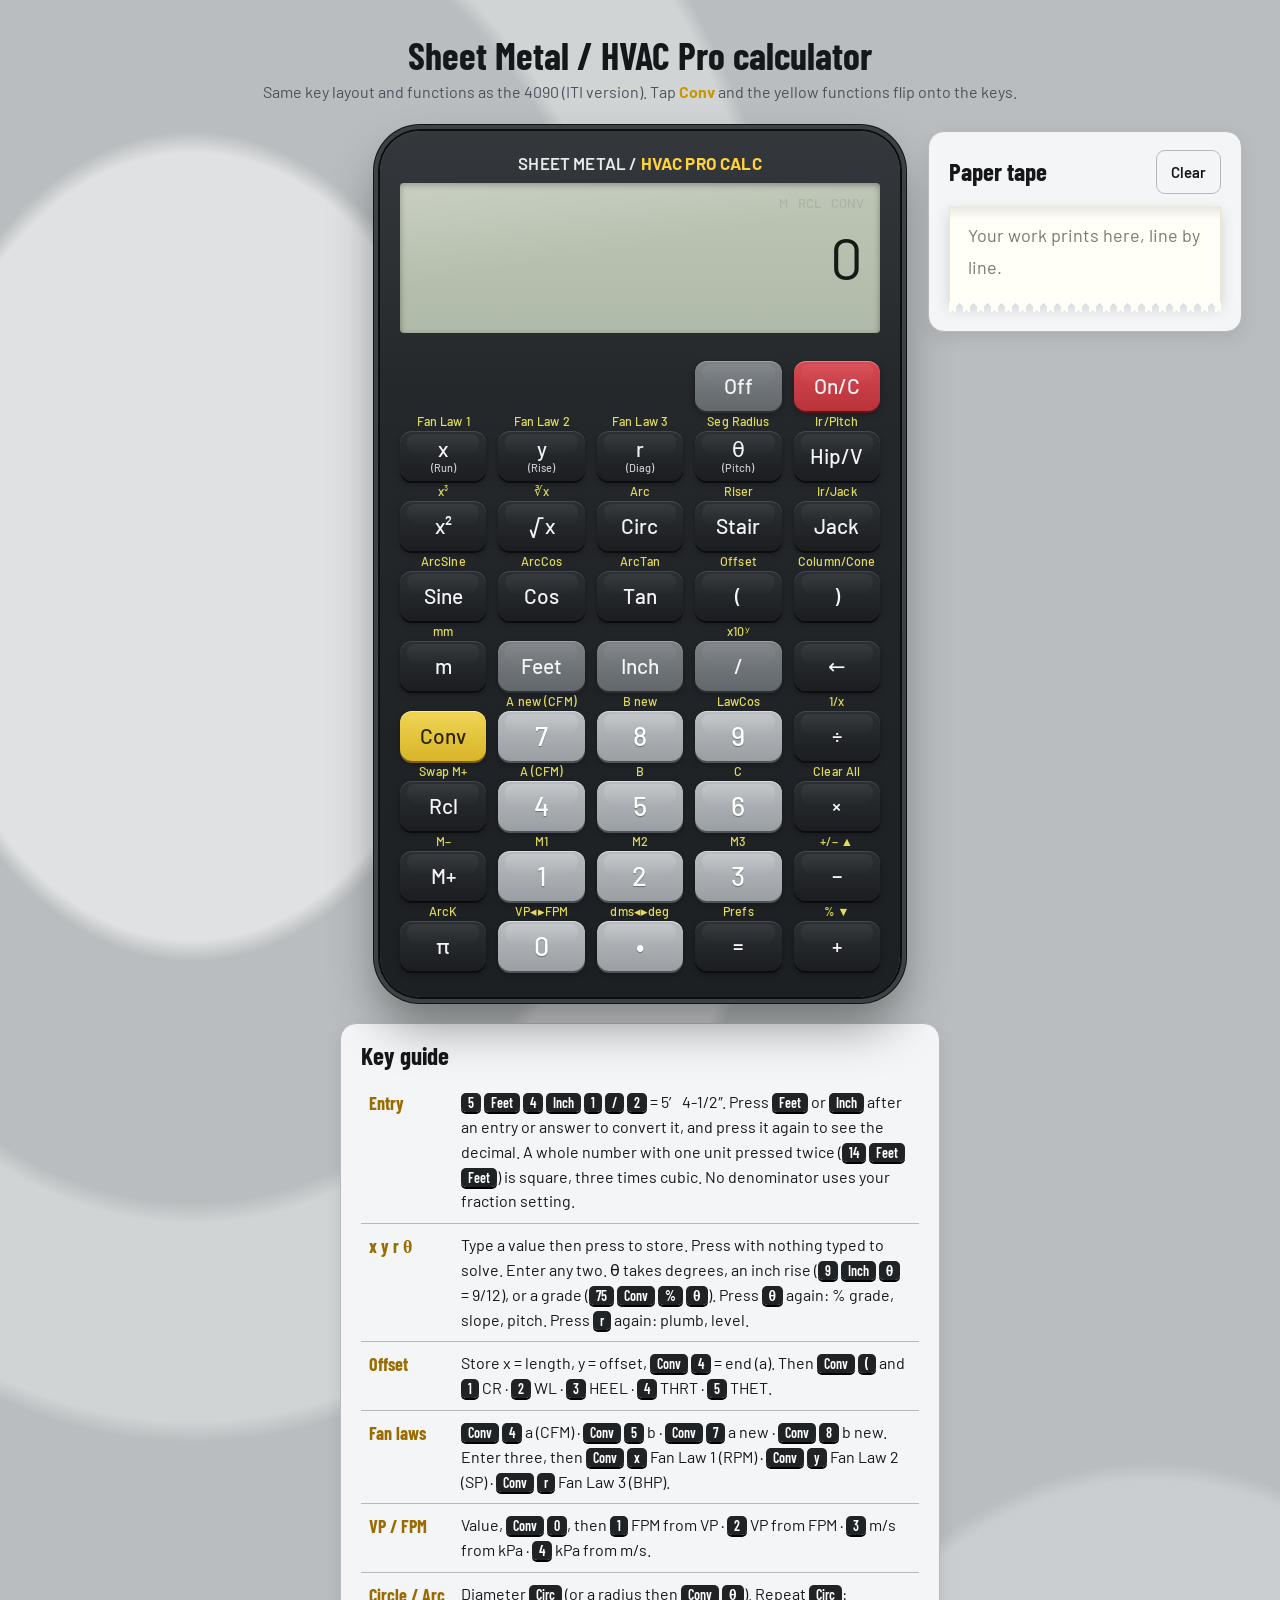
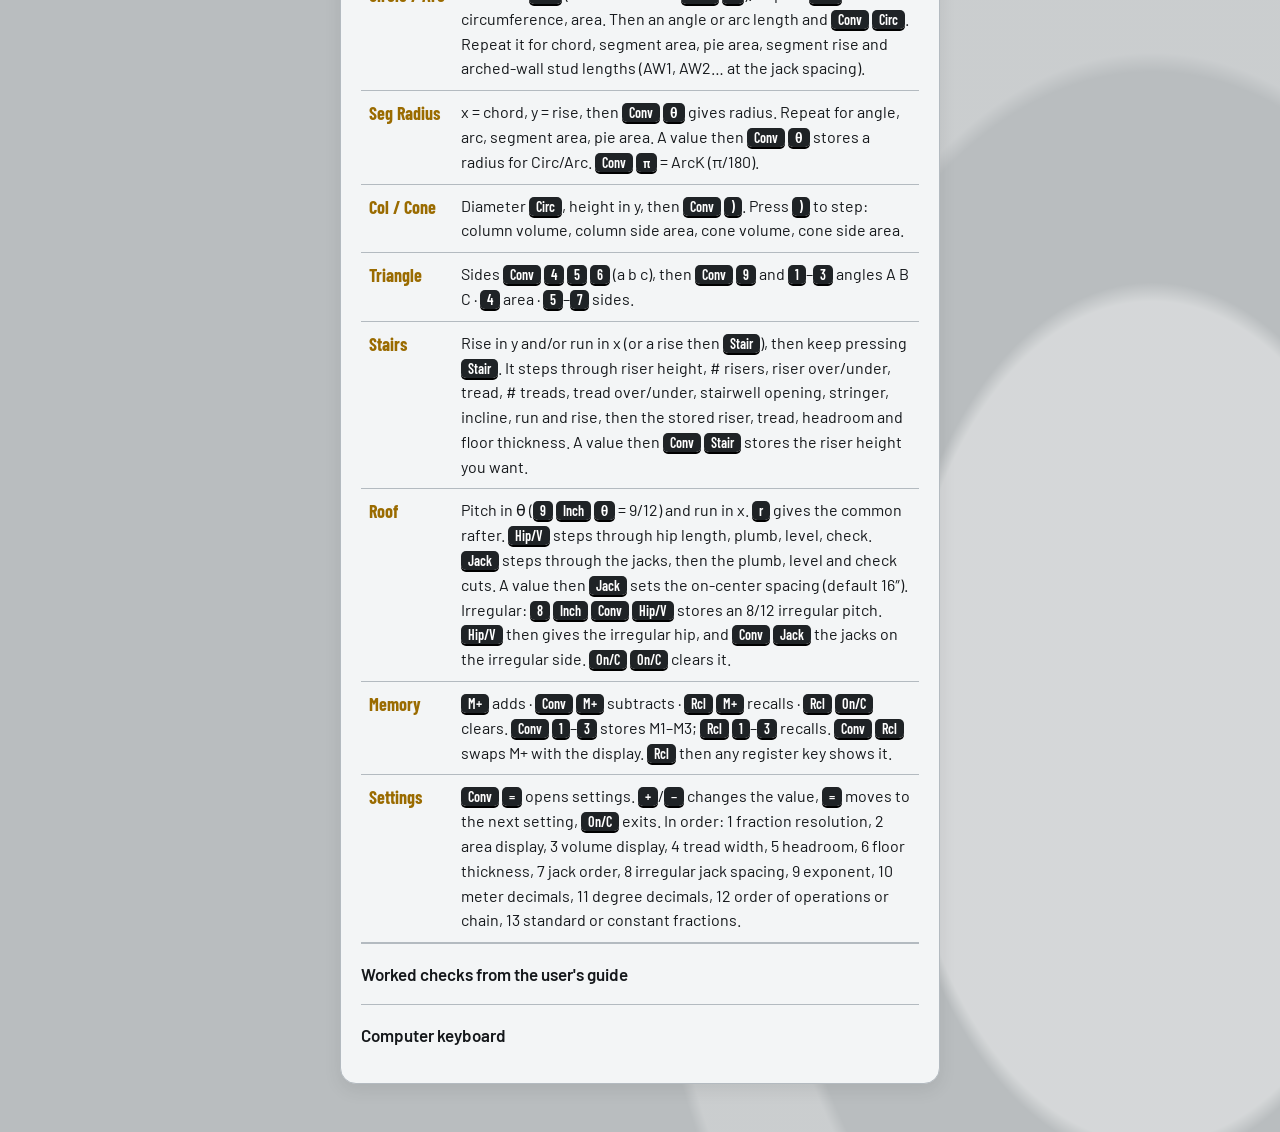
==== hvac-pro-calc.html @ 14b6801c "Add HVAC Pro Calc (4090-style calculator) as a new tool - hvac-pro-calc.html: the calculator, unchan" ====
<!DOCTYPE html>
<html lang="en">
<head>
<meta charset="utf-8">
<meta name="viewport" content="width=device-width, initial-scale=1">
<title>Sheet Metal HVAC Calc</title>
<script>
/* Embedded inside Ductculator Pro (?embed): dark theme, no page header,
   background matched to the app. Opened directly, the page is unchanged. */
if(new URLSearchParams(location.search).has('embed')){document.documentElement.dataset.theme='dark';document.documentElement.classList.add('embed')}
</script>
<link rel="preconnect" href="https://fonts.googleapis.com">
<link href="https://fonts.googleapis.com/css2?family=Barlow+Condensed:wght@500;600;700&family=Share+Tech+Mono&family=Barlow:wght@400;600&display=swap" rel="stylesheet">
<style>
/* VOICE: shop tool, plain and exact.
   IDEA: a handheld trade calculator lying on a sheet of galvanized steel.
   PICTURE: the calculator itself, large, molded plastic body, recessed LCD, sculpted keys.
   COLOUR and TYPE: galvanized steel ground, black body, yellow Conv legends; Barlow Condensed keys, LCD mono readout.
   LAYOUT: one column: calculator, then paper tape, then key guide. */
:root{color-scheme:light dark;--bg:light-dark(#c3c9ce,#1a1d20);--ink:light-dark(#15181b,#e8ebee);--panel:light-dark(#f3f5f6,#24282c);--line:light-dark(#b3bac0,#3a4045);--yel:#ffd23a;--muted:light-dark(#4a535b,#a6afb7)}
:root[data-theme=light]{color-scheme:light}:root[data-theme=dark]{color-scheme:dark}
*{box-sizing:border-box;min-width:0}
body{margin:0;background:var(--bg);color:var(--ink);font:17px/1.55 Barlow,system-ui,sans-serif;overflow-x:clip;
 background-image:repeating-linear-gradient(115deg,transparent 0 22px,light-dark(rgba(255,255,255,.2),rgba(255,255,255,.025)) 22px 26px,transparent 26px 60px),radial-gradient(ellipse at 50% 0%,light-dark(rgba(255,255,255,.55),rgba(255,255,255,.05)),transparent 65%)}
.wrap{max-width:1400px;margin:0 auto;padding:clamp(14px,3vw,36px) max(3vw,10px) 48px;display:grid;gap:26px}
header{text-align:center}
.stage{display:grid;grid-template-columns:minmax(0,1fr) minmax(0,520px) minmax(0,1fr);gap:28px;align-items:start}
.stage>.calc{grid-column:2}
.tapecard{grid-column:3;justify-self:start;width:100%;max-width:400px;position:sticky;top:16px}
.tapecard #tape{max-height:min(72vh,760px)}
.side{width:100%;max-width:600px;margin:0 auto}
@media(max-width:1180px){.stage{grid-template-columns:minmax(0,1fr)}.stage>.calc,.tapecard{grid-column:1}.tapecard{justify-self:center;max-width:600px;position:static}.tapecard #tape{max-height:360px}}
h1{font:700 clamp(28px,6vw,38px)/1.05 "Barlow Condensed",sans-serif;margin:0 0 4px;text-wrap:balance}
.sub{color:var(--muted);margin:0;font-size:16px}
.calc{position:relative;width:100%;max-width:520px;margin:0 auto;padding:22px 20px 28px;border-radius:34px 34px 52px 52px;
 background:linear-gradient(90deg,rgba(255,255,255,.06),transparent 8%,transparent 92%,rgba(0,0,0,.35)),linear-gradient(175deg,#3b4045 0%,#222629 22%,#17191c 100%);
 box-shadow:inset 0 2px 1px rgba(255,255,255,.22),inset 0 -6px 10px rgba(0,0,0,.6),inset 6px 0 12px rgba(255,255,255,.03),0 2px 0 #0a0b0c,0 30px 50px rgba(0,0,0,.4),0 8px 16px rgba(0,0,0,.3);
 user-select:none;-webkit-user-select:none;touch-action:manipulation}
.calc::after{content:"";position:absolute;inset:7px;border-radius:28px 28px 46px 46px;border:1px solid rgba(255,255,255,.06);pointer-events:none}
.brand{display:flex;justify-content:space-between;align-items:baseline;color:#e4e7ea;font:italic 700 21px "Barlow Condensed";letter-spacing:.01em;padding:0 8px 2px}
.brand b{color:var(--yel)}
.brand span:last-child{font:600 12px Barlow;color:#9aa2a9;font-style:normal}
.tag{color:#9aa2a9;font:600 11.5px Barlow;padding:0 8px 12px;letter-spacing:.02em}
.bezel{background:linear-gradient(#0b0c0d,#1b1e21);border-radius:14px;padding:9px;box-shadow:inset 0 2px 4px rgba(0,0,0,.9),0 1px 0 rgba(255,255,255,.12);margin-bottom:22px}
.lcd{position:relative;background:linear-gradient(178deg,#c4cfb0 0%,#b3bf9e 55%,#a8b493 100%);border-radius:6px;padding:10px 14px 10px;box-shadow:inset 0 4px 10px rgba(0,0,0,.45),inset 0 -1px 0 rgba(255,255,255,.4);color:#141a10;font-family:"Share Tech Mono",monospace;min-height:128px;display:grid;grid-template-rows:auto 1fr auto;overflow:hidden}
.lcd::after{content:"";position:absolute;inset:0;background:linear-gradient(160deg,rgba(255,255,255,.28),transparent 38%);pointer-events:none}
.ind{display:flex;gap:12px;font-size:15px;min-height:20px;align-items:center;font-weight:bold}
.ind span{opacity:.1}.ind span.on{opacity:1}
.ind .lab{margin-left:auto;opacity:1;white-space:nowrap;overflow:hidden;text-overflow:ellipsis;font-size:17px;letter-spacing:.03em}
.main{font-size:clamp(36px,10vw,50px);text-align:right;white-space:nowrap;overflow:hidden;line-height:1.15;align-self:center;text-shadow:1px 1px 0 rgba(0,0,0,.12)}
.unit{text-align:right;font-size:16px;min-height:20px;letter-spacing:.08em;font-weight:bold}
.calc.off .lcd>*{visibility:hidden}
.keys{display:grid;grid-template-columns:repeat(5,minmax(0,1fr));gap:5px 11px}
.k{display:flex;flex-direction:column;align-items:stretch}
.k i{font:700 13px/1 "Barlow Condensed";color:var(--yel);text-align:center;height:17px;font-style:normal;white-space:nowrap;overflow:hidden;letter-spacing:.01em}
.k button{position:relative;height:54px;border:0;border-radius:11px 11px 13px 13px;font:700 22px/1 "Barlow Condensed";color:#fff;cursor:pointer;padding:0 2px;
 background:linear-gradient(180deg,#4a4f55 0%,#2c3034 45%,#1b1e21 100%);
 box-shadow:inset 0 1px 0 rgba(255,255,255,.28),inset 0 -3px 4px rgba(0,0,0,.45),0 4px 0 #070809,0 6px 8px rgba(0,0,0,.45);transition:transform .05s,box-shadow .05s}
.k button::before{content:"";position:absolute;left:8%;right:8%;top:3px;height:40%;border-radius:8px 8px 14px 14px;background:linear-gradient(rgba(255,255,255,.16),rgba(255,255,255,0));pointer-events:none}
.k button:active,.k button.hit{transform:translateY(3px);box-shadow:inset 0 1px 0 rgba(255,255,255,.2),inset 0 -2px 3px rgba(0,0,0,.4),0 1px 0 #070809,0 2px 3px rgba(0,0,0,.4)}
.k button:focus-visible{outline:3px solid var(--yel);outline-offset:2px}
.k button small{display:block;font-size:11px;font-weight:600;margin-top:2px;opacity:.85}
.k.n button{background:linear-gradient(180deg,#f4f5f6 0%,#d6d9dc 50%,#b4b9bd 100%);color:#121417;font-size:27px;box-shadow:inset 0 1px 0 #fff,inset 0 -3px 4px rgba(0,0,0,.18),0 4px 0 #6d7378,0 6px 8px rgba(0,0,0,.4)}
.k.n button::before{background:linear-gradient(rgba(255,255,255,.7),rgba(255,255,255,0))}
.k.n button:active,.k.n button.hit{box-shadow:inset 0 1px 0 #fff,0 1px 0 #6d7378,0 2px 3px rgba(0,0,0,.35)}
.k.u button{background:linear-gradient(180deg,#a3a9ae 0%,#7c8288 50%,#5f656b 100%);box-shadow:inset 0 1px 0 rgba(255,255,255,.45),inset 0 -3px 4px rgba(0,0,0,.3),0 4px 0 #2f3337,0 6px 8px rgba(0,0,0,.4)}
.k.cv button{background:linear-gradient(180deg,#ffe27a 0%,#ffcf2e 50%,#e0a80a 100%);color:#1a1405;box-shadow:inset 0 1px 0 #fff6c9,inset 0 -3px 4px rgba(0,0,0,.2),0 4px 0 #8a6700,0 6px 8px rgba(0,0,0,.4)}
.k.on button{background:linear-gradient(180deg,#f0584b 0%,#cf3426 50%,#a2231a 100%);box-shadow:inset 0 1px 0 rgba(255,255,255,.4),inset 0 -3px 4px rgba(0,0,0,.3),0 4px 0 #5c130d,0 6px 8px rgba(0,0,0,.4)}
.calc.conv .k i{color:#d7dce0;text-shadow:none}
.calc.conv .k button .cvt{color:var(--yel);text-shadow:0 0 6px rgba(255,210,58,.45);line-height:1.05;display:block}
.calc.conv .k.n button .cvt{color:#7a5a00;text-shadow:none}
.calc.conv .k.u button .cvt{color:#fff3b0}
.calc.conv .k button{animation:fl .16s ease-out}
@keyframes fl{0%{transform:rotateX(70deg)}100%{transform:none}}
@media(prefers-reduced-motion:reduce){.calc.conv .k button{animation:none}}
.foot{text-align:center;color:#7f878e;font:italic 700 13px "Barlow Condensed";letter-spacing:.18em;margin-top:18px}
.card{background:var(--panel);border:1px solid var(--line);border-radius:16px;padding:18px 20px;box-shadow:0 6px 18px rgba(0,0,0,.08)}
.card h2{font:700 25px/1.1 "Barlow Condensed";margin:0 0 12px;display:flex;justify-content:space-between;align-items:center}
.card h2 button{font:600 15px Barlow;background:none;border:1px solid var(--line);color:var(--ink);border-radius:9px;padding:8px 14px;min-height:44px;cursor:pointer}
.tapeWrap{position:relative;max-width:420px;margin:0 auto 10px;background:#fffef7;color:#1c1c18;padding:14px 18px 18px;box-shadow:0 1px 0 #e7e2cf,0 6px 14px rgba(0,0,0,.14);border-left:1px solid #ece7d3;border-right:1px solid #ece7d3}
.tapeWrap::before{content:"";position:absolute;left:0;right:0;top:0;height:14px;background:linear-gradient(rgba(0,0,0,.09),transparent)}
.tapeWrap::after{content:"";position:absolute;left:-1px;right:-1px;bottom:-9px;height:10px;background:linear-gradient(135deg,#fffef7 50%,transparent 50%) 0 0/14px 10px repeat-x,linear-gradient(225deg,#fffef7 50%,transparent 50%) 7px 0/14px 10px repeat-x}
#tape{font:18px/1.75 "Share Tech Mono","Courier New",monospace;max-height:360px;overflow:auto;margin:0;padding:0;list-style:none}
#tape li{display:flex;justify-content:space-between;gap:14px}
#tape li span:first-child{color:#55544a;white-space:pre}
#tape li span:last-child{white-space:nowrap;text-align:right}
#tape li.tot{border-top:1.5px solid #1c1c18;font-weight:bold;margin-bottom:4px}
#tape li.tot span:first-child{color:#1c1c18}
#tape li.st span:first-child,#tape li.fn span:first-child{color:#8a5a00;font-size:15px}
#tape li.brk{border-top:1px dashed #b9b4a0;margin:8px 0;height:0}
#tape:empty::before{content:"Your work prints here, line by line.";color:#7a796c;font-family:Barlow}
table{border-collapse:collapse;width:100%;font-size:16px}
td{padding:9px 8px;border-bottom:1px solid var(--line);vertical-align:top}
td:first-child{white-space:nowrap;font-weight:700;color:light-dark(#9a6b00,var(--yel));font-family:"Barlow Condensed";font-size:18px;width:1%}
details{border-top:1px solid var(--line);padding:10px 0}
summary{cursor:pointer;font-weight:600;min-height:40px;display:flex;align-items:center;font-size:17px}
.ex{font-size:16px;margin:6px 0 4px;color:var(--muted)}
kbd{font:600 14px "Barlow Condensed",sans-serif;background:light-dark(#1f2326,#3a4045);color:#fff;border-radius:5px;padding:1px 7px;white-space:nowrap;box-shadow:0 2px 0 light-dark(#000,#111)}
@media(max-width:600px){table,tbody,tr,td{display:block}td{border:0;padding:2px 0}tr{border-bottom:1px solid var(--line);padding:10px 0}td:first-child{width:auto}}
@media(max-width:480px){.brand span:last-child{display:none}.tag{font-size:10.5px}.k i{letter-spacing:-.03em}}
@media(max-width:420px){.calc{padding:16px 12px 22px;border-radius:26px 26px 40px 40px}.keys{gap:4px 7px}.k button{height:48px;font-size:19px}.k.n button{font-size:24px}.k i{font-size:10.5px;height:15px}.brand{font-size:18px}}
@media(prefers-reduced-motion:reduce){.k button{transition:none}}

/* phone-app look */
body{background-color:light-dark(#b9bdbf,#1c1e20);background-image:radial-gradient(120% 80% at 15% 20%,light-dark(rgba(255,255,255,.55),rgba(255,255,255,.05)) 0 18%,transparent 19% 30%,light-dark(rgba(255,255,255,.35),rgba(255,255,255,.03)) 31% 40%,transparent 41%),radial-gradient(90% 70% at 90% 85%,light-dark(rgba(255,255,255,.4),rgba(255,255,255,.04)) 0 22%,transparent 23% 34%,light-dark(rgba(255,255,255,.25),rgba(255,255,255,.02)) 35% 44%,transparent 45%)}
.calc{background:linear-gradient(180deg,#34383c,#25282b 30%,#1d2023);border-radius:40px;padding:22px 20px 26px;box-shadow:0 0 0 2px #0c0d0e,0 0 0 6px #3c4146,0 0 0 7px #121314,0 28px 50px rgba(0,0,0,.4)}
.calc::after{display:none}
.brand{font:600 17px Barlow;font-style:normal;justify-content:center;color:#e8eaec;padding-bottom:10px}
.brand span:last-child,.tag{display:none}
.bezel{background:none;box-shadow:none;padding:0;margin-bottom:12px}
.lcd{background:linear-gradient(180deg,#bdc6b6,#b0baa8);border-radius:4px;box-shadow:inset 0 2px 6px rgba(0,0,0,.35);min-height:150px;padding:10px 16px 10px;color:#151a14;font-family:Barlow,system-ui,sans-serif}
.lcd::after{background:linear-gradient(170deg,rgba(255,255,255,.18),transparent 45%)}
.ind{font:500 13px Barlow;gap:10px}
.ind .lab{margin-left:0;margin-right:auto;font:500 18px Barlow;letter-spacing:0}
.main{font:400 clamp(40px,11vw,58px)/1.1 Barlow,system-ui,sans-serif;display:flex;justify-content:flex-end;align-items:flex-start;gap:.28em;text-shadow:none;letter-spacing:.01em}
.main .seg{display:inline-flex;flex-direction:column;align-items:flex-end}
.main .seg b{font-weight:400;display:inline-flex;align-items:flex-start;line-height:1.05}
.main .seg em{font-style:normal;margin-left:.05em}
.main .seg i{font:600 13px Barlow;font-style:normal;letter-spacing:.08em;margin-top:2px}
.main .fr{display:inline-flex;flex-direction:column;align-items:center;font-size:.42em;line-height:1.05;margin-left:.15em;margin-top:.12em}
.main .fr span:first-child{border-bottom:2px solid currentColor;padding:0 .1em}
.main .dg{font-size:.45em;margin-left:.08em;line-height:1}
.unit{font:600 14px Barlow;letter-spacing:.08em}
.keys{gap:4px 12px}
.k i{font:500 12.5px/1 Barlow;color:#e3dd5b;height:16px}
.k button{height:50px;border-radius:12px;font:500 21px/1 Barlow,system-ui,sans-serif;color:#f4f5f6;background:linear-gradient(180deg,#2c3034,#1b1d20);box-shadow:inset 0 1px 0 rgba(255,255,255,.12),0 2px 0 #0b0c0d,0 3px 6px rgba(0,0,0,.35)}
.k button::before{background:linear-gradient(rgba(255,255,255,.06),rgba(255,255,255,0));height:45%}
.k button small{font:500 11px Barlow;opacity:.8}
.k.n button{background:linear-gradient(180deg,#b9bdc1,#9a9fa4);color:#fff;font-size:27px;font-weight:500;text-shadow:0 1px 1px rgba(0,0,0,.35);box-shadow:inset 0 1px 0 rgba(255,255,255,.45),0 2px 0 #4f5458,0 3px 6px rgba(0,0,0,.35)}
.k.n button::before{background:linear-gradient(rgba(255,255,255,.18),rgba(255,255,255,0))}
.k.u button{background:linear-gradient(180deg,#7d8287,#62676c);box-shadow:inset 0 1px 0 rgba(255,255,255,.25),0 2px 0 #2c2f32,0 3px 6px rgba(0,0,0,.35)}
.k.cv button{background:linear-gradient(180deg,#f0d44f,#d8b52a);color:#2a2205;box-shadow:inset 0 1px 0 rgba(255,255,255,.5),0 2px 0 #7a6310,0 3px 6px rgba(0,0,0,.35)}
.k.on button{background:linear-gradient(180deg,#d94a52,#b8323a);box-shadow:inset 0 1px 0 rgba(255,255,255,.3),0 2px 0 #5e1418,0 3px 6px rgba(0,0,0,.35)}
.k button:active,.k button.hit,.k.n button:active,.k.n button.hit{transform:translateY(2px);box-shadow:inset 0 1px 0 rgba(255,255,255,.15),0 0 0 #000,0 1px 2px rgba(0,0,0,.3)}
.calc.conv .k button .cvt{color:#e3dd5b;text-shadow:none}
.calc.conv .k.n button .cvt{color:#3c3a10;text-shadow:none}
.calc.conv .k.u button .cvt{color:#f6f1a8}
.foot{display:none}
@media(max-width:420px){.calc{border-radius:30px;padding:16px 12px 20px}.k button{height:46px;font-size:18px}.k.n button{font-size:24px}.k i{font-size:10.5px;height:14px}.lcd{min-height:128px}}

/* Ductculator Pro embed */
.embed body{background:#0b1220;background-image:none}
.embed header{display:none}
.embed .wrap{padding-top:10px}
.embed{--panel:#1b263b;--line:#32445f}
</style>

</head>
<body>
<div class="wrap">
  <header><h1>Sheet Metal / HVAC Pro calculator</h1><p class="sub">Same key layout and functions as the 4090 (ITI version). Tap <b style="color:#c99700">Conv</b> and the yellow functions flip onto the keys.</p></header>
  <div class="stage">
  <div class="calc" id="calc">
   <div class="brand"><span>SHEET METAL / <b>HVAC PRO CALC</b></span><span>MODEL 4090-STYLE</span></div>
   <div class="tag">Advanced construction-math calculator for sheet metal &amp; HVAC</div>
   <div class="bezel"><div class="lcd" aria-live="polite">
    <div class="ind"><span class="lab" id="lab"></span><span id="iPar"></span><span id="iM">M</span><span id="iRcl">RCL</span><span id="iConv">CONV</span></div>
    <div class="main" id="main">0.</div>
    <div class="unit" id="unit"></div>
   </div></div>
   <div class="keys" id="keys"></div>
   <div class="foot">SHEET METAL · HVAC</div>
  </div>
<div class="card tapecard"><h2>Paper tape <button id="clrTape" type="button">Clear</button></h2><div class="tapeWrap"><ul id="tape"></ul></div></div>
  </div>
 <div class="side" style="display:grid;gap:22px">
  <div class="card">
   <h2>Key guide</h2>
   <table><tbody>
    <tr><td>Entry</td><td><kbd>5</kbd> <kbd>Feet</kbd> <kbd>4</kbd> <kbd>Inch</kbd> <kbd>1</kbd> <kbd>/</kbd> <kbd>2</kbd> = 5′ 4-1/2″. Press <kbd>Feet</kbd> or <kbd>Inch</kbd> after an entry or answer to convert it, and press it again to see the decimal. A whole number with one unit pressed twice (<kbd>14</kbd> <kbd>Feet</kbd> <kbd>Feet</kbd>) is square, three times cubic. No denominator uses your fraction setting.</td></tr>
    <tr><td>x y r θ</td><td>Type a value then press to store. Press with nothing typed to solve. Enter any two. θ takes degrees, an inch rise (<kbd>9</kbd> <kbd>Inch</kbd> <kbd>θ</kbd> = 9/12), or a grade (<kbd>75</kbd> <kbd>Conv</kbd> <kbd>%</kbd> <kbd>θ</kbd>). Press <kbd>θ</kbd> again: % grade, slope, pitch. Press <kbd>r</kbd> again: plumb, level.</td></tr>
    <tr><td>Offset</td><td>Store x = length, y = offset, <kbd>Conv</kbd> <kbd>4</kbd> = end (a). Then <kbd>Conv</kbd> <kbd>(</kbd> and <kbd>1</kbd> CR · <kbd>2</kbd> WL · <kbd>3</kbd> HEEL · <kbd>4</kbd> THRT · <kbd>5</kbd> THET.</td></tr>
    <tr><td>Fan laws</td><td><kbd>Conv</kbd> <kbd>4</kbd> a (CFM) · <kbd>Conv</kbd> <kbd>5</kbd> b · <kbd>Conv</kbd> <kbd>7</kbd> a new · <kbd>Conv</kbd> <kbd>8</kbd> b new. Enter three, then <kbd>Conv</kbd> <kbd>x</kbd> Fan Law 1 (RPM) · <kbd>Conv</kbd> <kbd>y</kbd> Fan Law 2 (SP) · <kbd>Conv</kbd> <kbd>r</kbd> Fan Law 3 (BHP).</td></tr>
    <tr><td>VP / FPM</td><td>Value, <kbd>Conv</kbd> <kbd>0</kbd>, then <kbd>1</kbd> FPM from VP · <kbd>2</kbd> VP from FPM · <kbd>3</kbd> m/s from kPa · <kbd>4</kbd> kPa from m/s.</td></tr>
    <tr><td>Circle / Arc</td><td>Diameter <kbd>Circ</kbd> (or a radius then <kbd>Conv</kbd> <kbd>θ</kbd>). Repeat <kbd>Circ</kbd>: circumference, area. Then an angle or arc length and <kbd>Conv</kbd> <kbd>Circ</kbd>. Repeat it for chord, segment area, pie area, segment rise and arched-wall stud lengths (AW1, AW2… at the jack spacing).</td></tr>
    <tr><td>Seg Radius</td><td>x = chord, y = rise, then <kbd>Conv</kbd> <kbd>θ</kbd> gives radius. Repeat for angle, arc, segment area, pie area. A value then <kbd>Conv</kbd> <kbd>θ</kbd> stores a radius for Circ/Arc. <kbd>Conv</kbd> <kbd>π</kbd> = ArcK (π/180).</td></tr>
    <tr><td>Col / Cone</td><td>Diameter <kbd>Circ</kbd>, height in y, then <kbd>Conv</kbd> <kbd>)</kbd>. Press <kbd>)</kbd> to step: column volume, column side area, cone volume, cone side area.</td></tr>
    <tr><td>Triangle</td><td>Sides <kbd>Conv</kbd> <kbd>4</kbd> <kbd>5</kbd> <kbd>6</kbd> (a b c), then <kbd>Conv</kbd> <kbd>9</kbd> and <kbd>1</kbd>–<kbd>3</kbd> angles A B C · <kbd>4</kbd> area · <kbd>5</kbd>–<kbd>7</kbd> sides.</td></tr>
    <tr><td>Stairs</td><td>Rise in y and/or run in x (or a rise then <kbd>Stair</kbd>), then keep pressing <kbd>Stair</kbd>. It steps through riser height, # risers, riser over/under, tread, # treads, tread over/under, stairwell opening, stringer, incline, run and rise, then the stored riser, tread, headroom and floor thickness. A value then <kbd>Conv</kbd> <kbd>Stair</kbd> stores the riser height you want.</td></tr>
    <tr><td>Roof</td><td>Pitch in θ (<kbd>9</kbd> <kbd>Inch</kbd> <kbd>θ</kbd> = 9/12) and run in x. <kbd>r</kbd> gives the common rafter. <kbd>Hip/V</kbd> steps through hip length, plumb, level, check. <kbd>Jack</kbd> steps through the jacks, then the plumb, level and check cuts. A value then <kbd>Jack</kbd> sets the on-center spacing (default 16″). Irregular: <kbd>8</kbd> <kbd>Inch</kbd> <kbd>Conv</kbd> <kbd>Hip/V</kbd> stores an 8/12 irregular pitch. <kbd>Hip/V</kbd> then gives the irregular hip, and <kbd>Conv</kbd> <kbd>Jack</kbd> the jacks on the irregular side. <kbd>On/C</kbd> <kbd>On/C</kbd> clears it.</td></tr>
    <tr><td>Memory</td><td><kbd>M+</kbd> adds · <kbd>Conv</kbd> <kbd>M+</kbd> subtracts · <kbd>Rcl</kbd> <kbd>M+</kbd> recalls · <kbd>Rcl</kbd> <kbd>On/C</kbd> clears. <kbd>Conv</kbd> <kbd>1</kbd>–<kbd>3</kbd> stores M1–M3; <kbd>Rcl</kbd> <kbd>1</kbd>–<kbd>3</kbd> recalls. <kbd>Conv</kbd> <kbd>Rcl</kbd> swaps M+ with the display. <kbd>Rcl</kbd> then any register key shows it.</td></tr>
    <tr><td>Settings</td><td><kbd>Conv</kbd> <kbd>=</kbd> opens settings. <kbd>+</kbd>/<kbd>−</kbd> changes the value, <kbd>=</kbd> moves to the next setting, <kbd>On/C</kbd> exits. In order: 1 fraction resolution, 2 area display, 3 volume display, 4 tread width, 5 headroom, 6 floor thickness, 7 jack order, 8 irregular jack spacing, 9 exponent, 10 meter decimals, 11 degree decimals, 12 order of operations or chain, 13 standard or constant fractions.</td></tr>
   </tbody></table>
   <details><summary>Worked checks from the user's guide</summary>
    <p class="ex">Offset: x 10′, y 5′, a 7′ → CR 6′ 3″, WL 11′ 7-1/8″, HEEL 9′ 9″, THRT 2′ 9″, THET 26.56505°.</p>
    <p class="ex">Fan Law 1: 1250 CFM at 750 RPM, new 1400 CFM → 840 RPM.</p>
    <p class="ex">Stairs: rise 9′ 11″ → 16 risers at 7-7/16″, 15 treads, stringer 15′ 6-15/16″, incline 36.64°.</p>
    <p class="ex">VP 0.049 → 886.5445 FPM.</p>
    <p class="ex">Hip: 9/12, run 6′ → common 7′ 6″, hip 9′ 7-1/4″, plumb 27.94°. Jacks at 16″: 5′ 10″, 4′ 2″, 2′ 6″, 0′ 10″.</p>
    <p class="ex">Irregular hip: 9/12, 8/12 irregular, run 6′ 7″ → common 8′ 2-3/4″, hip 11′ 0-7/8″.</p>
    <p class="ex">Stairs: rise 10′ 1″, run 12′ 5″ → riser 7-9/16″, tread 9-15/16″, opening 9′ 10-1/4″, stringer 15′ 7-5/16″, incline 37.27°.</p>
   </details>
   <details><summary>Computer keyboard</summary>
    <p class="ex"><kbd>0-9</kbd> <kbd>.</kbd> <kbd>+ - * /</kbd> <kbd>Enter</kbd> equals · <kbd>Esc</kbd> On/C · <kbd>Backspace</kbd> · <kbd>f</kbd> or <kbd>'</kbd> Feet · <kbd>i</kbd> or <kbd>"</kbd> Inch · <kbd>\</kbd> fraction bar · <kbd>m</kbd> meters · <kbd>c</kbd> Conv · <kbd>r</kbd> Rcl · <kbd>x</kbd> <kbd>y</kbd> <kbd>d</kbd> <kbd>p</kbd> for x, y, r, θ · <kbd>s</kbd> Stair · <kbd>h</kbd> Hip/V · <kbd>j</kbd> Jack · <kbd>(</kbd> <kbd>)</kbd></p>
   </details>
  </div>
 </div>
</div>
<script>
{
const KEYS=[
 ['_','','',''],['_','','',''],['_','','',''],['off','Off','','u'],['onc','On/C','','on'],
 ['x','x<small>(Run)</small>','Fan Law 1','fn'],['y','y<small>(Rise)</small>','Fan Law 2','fn'],['diag','r<small>(Diag)</small>','Fan Law 3','fn'],['pitch','θ<small>(Pitch)</small>','Seg Radius','fn'],['hip','Hip/V','Ir/Pitch','fn'],
 ['sq','x²','x³','fn'],['sqrt','√x','∛x','fn'],['circ','Circ','Arc','fn'],['stair','Stair','Riser','fn'],['jack','Jack','Ir/Jack','fn'],
 ['sin','Sine','ArcSine','fn'],['cos','Cos','ArcCos','fn'],['tan','Tan','ArcTan','fn'],['lp','(','Offset','fn'],['rp',')','Column/Cone','fn'],
 ['m','m','mm','fn'],['f','Feet','','u'],['i','Inch','','u'],['fb','/','x10ʸ','u'],['bs','←','','fn'],
 ['conv','Conv','','cv'],['7','7','A new (CFM)','n'],['8','8','B new','n'],['9','9','LawCos','n'],['div','÷','1/x','fn'],
 ['rcl','Rcl','Swap M+','fn'],['4','4','A (CFM)','n'],['5','5','B','n'],['6','6','C','n'],['mul','×','Clear All','fn'],
 ['mp','M+','M−','fn'],['1','1','M1','n'],['2','2','M2','n'],['3','3','M3','n'],['sub','−','+/− ▲','fn'],
 ['pi','π','ArcK','fn'],['0','0','VP◂▸FPM','n'],['dot','•','dms◂▸deg','n'],['eq','=','Prefs','fn'],['add','+','% ▼','fn']];
const $=id=>document.getElementById(id);
$('keys').innerHTML=KEYS.map(([id,t,s,c])=>id==='_'?'<div></div>':`<div class="k ${c}"><i>${s}</i><button type="button" data-k="${id}" aria-label="${t.replace(/<[^>]+>/g,' ')}${s?' (Conv: '+s+')':''}">${t}</button></div>`).join('');
const FL=KEYS.filter(k=>k[0]!=='_'&&k[2]).map(([id,t,s])=>{const b=document.querySelector(`[data-k="${id}"]`);return{b,i:b&&b.previousElementSibling,t,s,plain:t.replace(/<small>.*?<\/small>/,'').replace(/<[^>]+>/g,'')}}).filter(f=>f.b);
let flipped=false;
function flip(on){if(on===flipped)return;flipped=on;for(const f of FL){f.b.innerHTML=on?`<span class="cvt">${f.s}</span>`:f.t;f.i.textContent=on?f.plain:f.s;
 f.b.style.fontSize=on?(f.s.length>9?'13px':f.s.length>6?'15px':f.s.length>3?'18px':''):'';}}

const DEF={res:16,fixed:false,aos:true,tread:10,head:80,floor:10,oc:16,area:'std',vol:'std',jack:'desc',irjk:'oc',exp:true,metr:'3',degr:'float'};
const S={prefs:{...DEF},conv:false,rcl:false,entry:null,disp:{v:0,d:0},fresh:false,label:'',toks:[],mode:null,err:'',
 reg:{},rord:[],regT:{},tick:1,dia:null,arcTh:null,riser:7.5,mem:{p:null,1:null,2:null,3:null},last:'',cycI:0,ofsI:0};
try{const s=JSON.parse(localStorage.getItem('smhvac')||'{}');Object.assign(S.prefs,s.prefs||{});if(s.mem)S.mem=s.mem;if(s.riser)S.riser=s.riser;if(s.pitch){S.reg.pitch=s.pitch;S.rord=['pitch']}}catch(e){}
const save=()=>{try{localStorage.setItem('smhvac',JSON.stringify({prefs:S.prefs,mem:S.mem,riser:S.riser,pitch:S.reg.pitch}))}catch(e){}};

const UIN={ft:12,in:1,m:1/0.0254,mm:1/25.4};
const UP={ft:4,in:3,m:2,mm:1};
const mu=(a,b)=>!a?b:!b?a:(UP[a]>=UP[b]?a:b);
const R2D=180/Math.PI,D2R=Math.PI/180;
const L=(v,u)=>({v,d:1,u:u||'in'}), N=v=>({v,d:0}), DEG=v=>({v,d:0,deg:true});
const gcd=(a,b)=>b?gcd(b,a%b):a;
function Err(m){const e=new Error(m);e.calc=1;return e}

function num(x){
 if(!isFinite(x))throw Err('Error');if(Math.abs(x)<5e-10)return '0';
 const a=Math.abs(x);if(a>=1e8&&!S.prefs.exp)throw Err('0-fL0');if(a>=1e8||a<1e-5)return x.toExponential(4).replace(/e\+?/,'E');
 const id=a>=1?Math.floor(Math.log10(a))+1:1;let s=x.toFixed(Math.max(0,7-id));
 if(s.includes('.'))s=s.replace(/0+$/,'').replace(/\.$/,'');return s;}
function fr(t,r){let n=t%r,dd=r;if(!n)return '';if(!S.prefs.fixed){const g=gcd(n,dd);n/=g;dd/=g}return n+'/'+dd}
function fmtIn(v){const r=S.prefs.res,s=v<0?'-':'';const t=Math.round(Math.abs(v)*r),w=Math.floor(t/r),f=fr(t,r);
 return s+(f?(w?w+'-':'')+f:w)+'"';}
function fmtFtIn(v){const r=S.prefs.res,s=v<0?'-':'';const t=Math.round(Math.abs(v)*r),ft=Math.floor(t/(12*r)),rem=t-ft*12*r,w=Math.floor(rem/r),f=fr(rem,r);
 return s+ft+"' "+w+(f?'-'+f:'')+'"';}
function dms(x){const s=x<0?'-':'';let a=Math.abs(x),d=Math.floor(a),m=Math.floor((a-d)*60),c=Math.round(((a-d)*60-m)*60);if(c===60){c=0;m++}if(m===60){m=0;d++}
 return s+d+'°'+String(m).padStart(2,'0')+"'"+String(c).padStart(2,'0')+'"';}
function fmt(val){
 if(!val.d){if(val.deg)return val.dms?[dms(val.v),'D:M:S']:[S.prefs.degr==='2'?val.v.toFixed(2):num(val.v),'DEG'];return [num(val.v),val.pct?'%':'']}
 const u=val.u||'in',d=val.d;
 if(d===1){
  if(u==='ft')return val.dec?[num(val.v/12),'FEET']:[fmtFtIn(val.v),'FT-IN'];
  if(u==='in')return val.dec?[num(val.v),'INCH']:[fmtIn(val.v),'INCH'];
  if(u==='m'){const m=val.v*0.0254;return [S.prefs.metr==='3'&&Math.abs(m)<1e6?m.toFixed(3):num(m),'M']}
  return [num(val.v*25.4),'MM'];}
 const pre=d===2?'SQ ':'CU ',ov=d===2?S.prefs.area:S.prefs.vol;const uu=ov&&ov!=='std'?ov:u;
 const v=val.v/UIN[uu]**d;return [num(v),pre+({ft:'FEET',in:'INCH',m:'M',mm:'MM'})[uu]];}

/* ---------- entry ---------- */
const newEntry=()=>({digits:'',ft:null,inch:null,num:null,frac:false,m:null,mm:null,dim:1,last:null,neg:false,pct:false,exp:null});
function startEntry(){if(!S.entry){S.entry=newEntry();const lt=S.toks.at(-1);if(!lt||lt.t==='v'||lt.t===')')S.toks=[];}return S.entry}
const pf=s=>parseFloat(s||'0')||0;
function finalize(e){
 let val;const r=S.prefs.res;
 let fracIn=0;
 if(e.frac){fracIn=e.num/(pf(e.digits)||r);e.digits=''}
 if(e.m!=null||e.mm!=null){const mm=(e.m||0)*1000+(e.mm||0)+(e.digits?pf(e.digits):0);const u=e.m!=null&&e.mm==null?'m':'mm';
  val={v:(e.m!=null&&e.mm==null?e.m/0.0254:mm/25.4),d:1,u};
  if(e.dim>1){const base=u==='m'?e.m:e.mm;val={v:base**e.dim*UIN[u]**e.dim,d:e.dim,u}}}
 else if(e.ft!=null||e.inch!=null||e.frac){
  if(e.dim>1&&e.last==='f')val={v:e.ft*12**e.dim,d:e.dim,u:'ft'};
  else if(e.dim>1&&e.last==='i')val={v:e.inch**e.dim,d:e.dim,u:'in'};
  else val=L((e.ft||0)*12+(e.inch||0)+fracIn+(e.digits?pf(e.digits):0),e.ft!=null?'ft':'in');}
 else{let s=e.digits||'0';val=N(e.exp!=null?pf(s)*10**(pf(e.exp)||0):pf(s));if(e.pct)val.pct=true}
 if(e.neg)val.v=-val.v;return val;}
function entryText(e){
 let s=e.neg?'-':'';const u=[];
 if(e.m!=null)s+=e.m+(e.mm!=null||e.digits?' m ':'');
 if(e.ft!=null)s+=e.ft+"' ";
 if(e.inch!=null)s+=e.inch+(e.frac||e.digits?' ':'');
 if(e.frac)s+=e.num+'/';
 s+=e.digits||(e.ft==null&&e.inch==null&&!e.frac&&e.m==null&&e.mm==null?'0':'');
 if(e.exp!=null)s+='E'+e.exp;
 if(e.mm!=null)s=s;
 const pre=e.dim===2?'SQ ':e.dim===3?'CU ':'';
 const un=e.mm!=null||(e.last==='mm')?'MM':e.last==='m'?'M':e.last==='f'?(e.dim>1?'FEET':'FT-IN'):e.last==='i'||e.frac?'INCH':e.pct?'%':'';
 if(e.inch!=null&&!e.frac&&!e.digits&&e.last==='i')s+='"';
 return [s.trim()||'0',un?pre+un:''];}
function takeInput(){if(S.entry){const v=finalize(S.entry);S.entry=null;return v}return {...S.disp}}
const hasInput=()=>!!S.entry||S.fresh;

/* ---------- arithmetic ---------- */
function coerce(a,b){if(a.d===b.d)return [a,b];if(a.d===0)return [{...a,v:a.v*UIN[b.u]**b.d,d:b.d,u:b.u},b];if(b.d===0)return [a,{...b,v:b.v*UIN[a.u]**a.d,d:a.d,u:a.u}];throw Err('DIM Error')}
function arith(a,o,b){
 const keepDeg=(a.deg||b.deg)&&!a.d&&!b.d;let r;
 if(o==='+'||o==='-'){[a,b]=coerce(a,b);r={v:o==='+'?a.v+b.v:a.v-b.v,d:a.d,u:a.d?mu(a.u,b.u):undefined}}
 else if(o==='*'){const d=a.d+b.d;if(d>3)throw Err('DIM Error');r={v:a.v*b.v,d,u:d?mu(a.u,b.u):undefined}}
 else{const d=a.d-b.d;if(d<0)throw Err('DIM Error');if(!b.v)throw Err('DIV Error');r={v:a.v/b.v,d,u:d?mu(a.u,b.u):undefined}}
 if(keepDeg)r.deg=true;return r;}
function evalToks(t){
 const P={'+':1,'-':1,'*':2,'/':2},pr=o=>S.prefs.aos?P[o]:1,out=[],ops=[];
 const ap=()=>{const o=ops.pop(),b=out.pop(),a=out.pop();if(!a||!b)throw Err('Error');out.push(arith(a,o,b))};
 for(const x of t){
  if(x.t==='v')out.push(x.v);else if(x.t==='(')ops.push('(');
  else if(x.t===')'){while(ops.length&&ops.at(-1)!=='(')ap();ops.pop()}
  else{while(ops.length&&ops.at(-1)!=='('&&pr(ops.at(-1))>=pr(x.o))ap();ops.push(x.o)}}
 while(ops.length){if(ops.at(-1)==='('){ops.pop();continue}ap()}
 return out.pop()||N(0);}
function pushOperand(){const lt=S.toks.at(-1);if(!lt||lt.t==='op'||lt.t==='('){S.toks.push({t:'v',v:takeInput()})}else S.entry=null}

/* ---------- display helpers ---------- */
const tapeL=[];
const SU={'FEET':' ft','SQ FEET':' sq ft','CU FEET':' cu ft','INCH':'','SQ INCH':' sq in','CU INCH':' cu in','M':' m','SQ M':' sq m','CU M':' cu m','MM':' mm','SQ MM':' sq mm','CU MM':' cu mm','DEG':'°','D:M:S':'','%':'%','FT-IN':''};
function ftxt(val){try{const[a,b]=fmt(val);if(b==='INCH'&&!/"$/.test(a))return a+' in';return a+(b in SU?SU[b]:(b?' '+b:''))}catch(e){return 'Error'}}
function tp(o,val,cls){tapeL.push({o,v:typeof val==='string'?val:ftxt(val),cls:cls||''});if(tapeL.length>400)tapeL.splice(0,tapeL.length-400);renderTape()}
const OPS={'+':'+','-':'−','*':'×','/':'÷'};
function logToks(t){let op='';for(const x of t){if(x.t==='op')op=OPS[x.o];else if(x.t==='(' ){tp(op+' (','',''),op=''}else if(x.t===')')tp(')','','');else{tp(op,x.v,'');op=''}}}
function show(val,label,tape){S.disp=val;S.label=label||'';if(tape!==false)tp(label||'=',val,'fn')}
function store(k,name){const v=takeInput();S.reg[k]=v;S.rord=S.rord.filter(x=>x!==k);S.rord.push(k);S.regT[k]=S.tick++;show(v,name+' STORED',false);tp('→ '+name,v,'st');S.fresh=false;return v}
function need(...ks){for(const k of ks)if(!S.reg[k])throw Err('ENTER '+({x:'x',y:'y',a:'a',b:'b',c:'c',an:'a NEW',bn:'b NEW'})[k]||k);}
function cyc(id,n,start){const i=(S.prevKey===id)?(S.cycI+1)%n:(start||0);S.cycI=i;return i}
const ang=v=>v.deg||!v.d?v.v:v.v; const ln=v=>v.d===1?v.v:v.v; // inches if length

/* right triangle */
function tri(){
 const ks=S.rord.filter(k=>['x','y','diag','pitch'].includes(k)&&S.reg[k]);if(ks.length<2)throw Err('ENTER 2');
 const [k1,k2]=ks.slice(-2),g={};for(const k of[k1,k2])g[k]=S.reg[k];
 const u=mu(g.x&&g.x.u,mu(g.y&&g.y.u,g.diag&&g.diag.u))||'in';
 let x,y,dg,th;const T=g.pitch?g.pitch.v*D2R:null;
 if(g.x&&g.y){x=g.x.v;y=g.y.v;dg=Math.hypot(x,y);th=Math.atan2(y,x)}
 else if(g.x&&g.diag){x=g.x.v;dg=g.diag.v;if(dg<x)throw Err('Error');y=Math.sqrt(dg*dg-x*x);th=Math.atan2(y,x)}
 else if(g.y&&g.diag){y=g.y.v;dg=g.diag.v;if(dg<y)throw Err('Error');x=Math.sqrt(dg*dg-y*y);th=Math.atan2(y,x)}
 else if(g.x){x=g.x.v;th=T;y=x*Math.tan(T);dg=x/Math.cos(T)}
 else if(g.y){y=g.y.v;th=T;x=y/Math.tan(T);dg=y/Math.sin(T)}
 else{dg=g.diag.v;th=T;x=dg*Math.cos(T);y=dg*Math.sin(T)}
 return{x,y,diag:dg,th:th*R2D,u};}
function solveTri(k){
 const N2={x:'RUN x',y:'RISE y',diag:'DIAG r',pitch:'PITCH θ'};
 const t=(S.reg[k]&&S.prevKey!==k&&!(k==='pitch'||k==='diag'))?null:null;
 let r=null;try{r=tri()}catch(e){if(!S.reg[k])throw e}
 const base=k==='pitch'?(S.reg.pitch?S.reg.pitch.v:r.th):null;
 if(k==='pitch'){const i=cyc('pitch',4),th=(S.reg.pitch&&(!r||S.rord.slice(-2).includes('pitch')))?S.reg.pitch.v:r.th,tn=Math.tan(th*D2R);
  return [[DEG(th),'PITCH °'],[{...N(tn*100),pct:true},'% GRADE'],[N(tn),'SLOPE'],[L(12*tn,'in'),'PITCH /12']][i];}
 if(k==='diag'){const i=cyc('diag',3);const dv=S.reg.diag&&(!r||S.rord.slice(-2).includes('diag'))?S.reg.diag:L(r.diag,r.u);const th=r?r.th:0;
  return [[dv,'DIAG r'],[DEG(th),'PLUMB °'],[DEG(90-th),'LEVEL °']][i];}
 if(S.reg[k]&&(!r||S.rord.slice(-2).includes(k)))return [S.reg[k],N2[k]];
 return [L(r[k],r.u),N2[k]];}

/* sheet metal */
function offset(){need('x','y');const x=S.reg.x.v,y=S.reg.y.v,u=mu(S.reg.x.u,S.reg.y.u),th=Math.atan(y/x),e=2*th,cr=x/(2*Math.sin(e)),wl=2*cr*e;
 const a=S.reg.a?ln(S.reg.a):null;
 return [()=>[L(cr,u),'CR'],()=>[L(wl,u),'WL'],()=>{if(a==null)throw Err('ENTER a');return[L(cr+a/2,u),'HEEL']},()=>{if(a==null)throw Err('ENTER a');if(cr-a/2<0)throw Err('THRT Err');return[L(cr-a/2,u),'THRT']},()=>[DEG(th*R2D),'THET']];}
function loc(){need('a','b','c');const a=S.reg.a.v,b=S.reg.b.v,c=S.reg.c.v,u=mu(S.reg.a.u,mu(S.reg.b.u,S.reg.c.u));
 const A=Math.acos((b*b+c*c-a*a)/(2*b*c))*R2D,B=Math.acos((a*a+c*c-b*b)/(2*a*c))*R2D;if(isNaN(A)||isNaN(B))throw Err('Error');
 const s=(a+b+c)/2,ar=Math.sqrt(s*(s-a)*(s-b)*(s-c));
 return [[DEG(A),'ANGLE A'],[DEG(B),'ANGLE B'],[DEG(180-A-B),'ANGLE C'],[{v:ar,d:2,u},'AREA'],[S.reg.a,'SIDE a'],[S.reg.b,'SIDE b'],[S.reg.c,'SIDE c']];}
const fnum=v=>v.d?v.v/UIN[v.u||'in']:v.v;
function fan(k){
 const ks=['a','b','an','bn'];const unk=ks.filter(x=>!S.reg[x])[0]||ks.slice().sort((p,q)=>(S.regT[p]||0)-(S.regT[q]||0))[0];
 const g={};for(const x of ks)if(x!==unk){if(!S.reg[x])throw Err('ENTER 3');g[x]=fnum(S.reg[x])}
 let v;if(unk==='bn')v=g.b*(g.an/g.a)**k;else if(unk==='b')v=g.bn/(g.an/g.a)**k;else if(unk==='an')v=g.a*(g.bn/g.b)**(1/k);else v=g.an/(g.bn/g.b)**(1/k);
 if(!isFinite(v))throw Err('Error');S.reg[unk]=N(v);S.regT[unk]=0;
 const bn=['RPM','SP','BHP'][k-1];return [N(v),{a:'CFM',an:'CFM NEW',b:bn,bn:bn+' NEW'}[unk]];}
function stair(){
 const res=S.prefs.res,rnd=v=>Math.round(v*res)/res;if(!S.reg.y&&!S.reg.x)throw Err('ENTER RISE');
 let rise,run,n,rh,tr,tw;
 if(S.reg.y){rise=S.reg.y.v;n=Math.max(1,Math.round(rise/S.riser));rh=rise/n;tr=n-1;if(S.reg.x&&tr){run=S.reg.x.v;tw=run/tr}else{tw=S.prefs.tread;run=tr*tw}}
 else{run=S.reg.x.v;tr=Math.max(1,Math.round(run/S.prefs.tread));tw=run/tr;n=tr+1;rh=S.riser;rise=n*rh}
 const rr=rnd(rh),tt=rnd(tw);
 return [[L(rh),'RISER HT'],[N(n),'# RISERS'],[L(rise-n*rr),'RISER O/U'],[L(tw),'TREAD'],[N(tr),'# TREADS'],[L(run-tr*tt),'TREAD O/U'],
  [L((S.prefs.head+S.prefs.floor)/rr*tt,'ft'),'STAIRWELL'],[L(Math.hypot(rise-rr,tr*tt),'ft'),'STRINGER'],[DEG(Math.atan(rr/tt)*R2D),'INCLINE'],[L(run,'ft'),'RUN'],[L(rise,'ft'),'RISE'],
  [L(S.riser),'STORED RISER'],[L(S.prefs.tread),'STORED TREAD'],[L(S.prefs.head,'ft'),'HEADROOM'],[L(S.prefs.floor),'FLOOR THK']];}
function arcList(){if(S.dia==null||S.arcTh==null)throw Err('ENTER DIA');const R=S.dia.v/2,u=S.dia.u,t=S.arcTh*D2R;
 return [[DEG(S.arcTh),'ARC ANGLE'],[L(R*t,u),'ARC'],[L(2*R*Math.sin(t/2),u),'CHORD'],[{v:R*R/2*(t-Math.sin(t)),d:2,u},'SEG AREA'],[{v:R*R*t/2,d:2,u},'PIE AREA'],[L(R*(1-Math.cos(t/2)),u),'SEG RISE'],...studs(R,t,u)];}
function studs(R,t,u){const half=R*Math.sin(Math.min(t,Math.PI)/2),base=R*Math.cos(t/2),o=[];
 for(let n=1;n<200;n++){const dd=n*S.prefs.oc;if(dd>=half)break;const h=Math.sqrt(R*R-dd*dd)-base;if(h<=0)break;o.push([L(h,u),'AW'+n+'  @'+S.prefs.oc+'" OC'])}return o}

/* ---------- prefs ---------- */
const PREFS=[{k:'res',n:'FRAC',o:[16,32,64,2,4,8],s:v=>'0-1/'+v+' INCH'},
 {k:'area',n:'AREA',o:['std','ft','m'],s:v=>({std:'Std.',ft:'SQ FEET',m:'SQ M'})[v]},
 {k:'vol',n:'VOL',o:['std','ft','m'],s:v=>({std:'Std.',ft:'CU FEET',m:'CU M'})[v]},
 {k:'tread',n:'T-WD',st:.25,mn:6,s:v=>fmtIn(v)},{k:'head',n:'HDRM',st:1,mn:60,s:v=>fmtFtIn(v)},{k:'floor',n:'FLOR',st:1,mn:0,s:v=>fmtIn(v)},
 {k:'jack',n:'JACK',o:['desc','asc'],s:v=>v==='desc'?'dESCEnd':'ASCEnd'},{k:'irjk',n:'IRJK',o:['oc','jac'],s:v=>v==='oc'?'OC-OC':'JAC-JAC'},
 {k:'exp',n:'EXP',o:[true,false],s:v=>v?'On':'OFF'},{k:'metr',n:'METR',o:['3','float'],s:v=>v==='3'?'0.000 M':'FLOAt M'},
 {k:'degr',n:'DEG',o:['float','2'],s:v=>v==='float'?'FLOAt':'0.00°'},{k:'aos',n:'MATH',o:[true,false],s:v=>v?'OrdEr':'CHAIn'},
 {k:'fixed',n:'FRAC',o:[false,true],s:v=>v?'COnSt':'Std.'}];
function prefShow(){const p=PREFS[S.prefI];S.label='PREFS '+(S.prefI+1)+'/13  '+p.n;S.prefTxt=p.s(S.prefs[p.k])}
function prefKey(k){
 const p=PREFS[S.prefI];
 if(k==='onc'){S.mode=null;S.label='';save();return}
 if(k==='eq'){S.prefI=(S.prefI+1)%PREFS.length}
 else if(k==='add'||k==='sub'){const dir=k==='add'?1:-1;
  if(p.o){const i=p.o.indexOf(S.prefs[p.k]);S.prefs[p.k]=p.o[(i+dir+p.o.length)%p.o.length]}
  else S.prefs[p.k]=Math.max(p.mn,S.prefs[p.k]+dir*p.st)}
 prefShow();save();}

/* ---------- key handler ---------- */
function press(k){
 const c=S.conv,r=S.rcl;S.conv=false;S.rcl=false;S.prevKey=S.last;
 const id=(c?'c:':'')+k;
 if(k==='conv'){S.conv=!c;render();return}
 if(S.err){if(k==='onc'){S.err='';S.entry=null;S.toks=[];S.disp=N(0);S.label='';S.last='';}render();return}
 if(S.off&&k!=='onc'){render();return}
 if(k==='off'){S.off=true;S.entry=null;S.toks=[];S.mode=null;S.err='';S.disp=N(0);S.label='';save();render();return}
 if(k==='onc'&&S.off){S.off=false;S.last='';render();return}
 if(k==='rcl'&&!c){S.rcl=true;render();return}
 if(k==='rcl'&&c){const v=takeInput(),m=S.mem.p||N(0);S.mem.p=v;S.disp={...m};S.label='SWAP M+';S.fresh=true;save();render();return}
 if(S.mode==='pref'){prefKey(k);render();return}
 try{
  if(S.mode&&!c&&/^[1-7]$/.test(k)){
   const n=+k-1,list=S.mode==='ofs'?S.modeList.map(f=>f):S.modeList;
   if(S.mode==='vp'&&n<4){const x=fnum(S.vpVal),f=[[4005*Math.sqrt(x),'FPM'],[(x/4005)**2,'VP in'],[Math.sqrt(2*x*1000/1.2),'MPS'],[1.2*x*x/2/1000,'kPa']][n];
    if(isNaN(f[0]))throw Err('Error');show(N(f[0]),f[1]);S.mode=null;S.fresh=true;S.last=id;render();return}
   if(n<list.length&&S.mode!=='vp'){const res=S.mode==='ofs'?list[n]():list[n];show(res[0],res[1]+'  ('+(n+1)+')');S.fresh=false;S.last=id;render();return}
  }
  if(S.mode&&!(c&&((k==='lp'&&S.mode==='ofs')||(k==='9'&&S.mode==='loc'))))S.mode=null;
  S.colKeep=false;if(r)recall(k,c);else dispatch(k,c);S.colNext=S.colKeep;
 }catch(e){if(e.calc){S.err=e.message;S.entry=null;S.toks=[];S.mode=null}else{S.err='Error';console.error(e)}}
 S.last=id;render();}

function recall(k,c){
 const map={mp:'p','1':1,'2':2,'3':3};
 if(k==='onc'){S.mem.p=null;S.label='M CLEARED';save();return}
 if(k in map&&!c){const v=S.mem[map[k]];if(!v)throw Err('EMPTY');recallVal(v,k==='mp'?'M+':'M'+k);return}
 const R={x:'x',y:'y',diag:'diag',pitch:'pitch','4':'a','5':'b','6':'c','7':'an','8':'bn'};
 if(R[k]){const v=S.reg[R[k]];if(!v)throw Err('EMPTY');recallVal(v,'RCL '+R[k]);return}
 if(k==='stair'){recallVal(L(S.riser),'RISER');return}
 dispatch(k,c);}
function recallVal(v,lab){S.entry=null;const lt=S.toks.at(-1);if(lt&&lt.t==='v')S.toks=[];S.disp={...v};S.label=lab;S.fresh=true}

function dispatch(k,c){
 const E=()=>startEntry();
 if(/^[0-9]$/.test(k)){
  if(c){if(k==='0'){S.vpVal=takeInput();S.mode='vp';S.disp=S.vpVal;S.label='1 FPM 2 VP 3 MPS 4 kPa';S.fresh=false;return}
   if('123'.includes(k)){const v=takeInput();S.mem[k]=v;save();show(v,'M'+k+' STORED',false);tp('→ M'+k,v,'st');S.fresh=false;return}
   if(k==='9'){S.modeList=loc();S.mode='loc';const i=cyc('c:9',7);show(...S.modeList[i]);S.fresh=false;return}
   const rk={'4':'a','5':'b','6':'c','7':'an','8':'bn'}[k],nm={a:'a',b:'b',c:'c',an:'a NEW',bn:'b NEW'}[rk];
   if(hasInput())store(rk,nm);else{if(!S.reg[rk])throw Err('EMPTY');show(S.reg[rk],nm,false)}return}
  const e=E();if(S.fresh&&!S.entry.digits){} S.fresh=false;
  if(e.exp!=null)e.exp+=k;else if(e.digits.length<11)e.digits+=k;return}
 switch(k){
 case'dot':if(c){const v=takeInput();if(v.d)throw Err('Error');v.deg=true;v.dms=!S.disp.dms;S.disp=v;S.label=v.dms?'D:M:S':'DEG';S.fresh=true;return}
  {const e=E();S.fresh=false;if(e.exp==null&&!e.digits.includes('.'))e.digits=(e.digits||'0')+'.'}return;
 case'f':case'i':case'm':{
  const u=k==='f'?'ft':k==='i'?'in':(c?'mm':'m');
  {const e=S.entry,kk=k==='m'?(c?'mm':'m'):k;
   if(e&&!e.digits&&!e.frac){const simple=e.last===kk&&!e.hadFrac&&[e.ft,e.inch,e.m,e.mm].filter(v=>v!=null).length===1;
    if(c||!simple){let v=finalize(e);S.entry=null;if(v.d>=1){const same=v.u===u;v.u=u;v.dec=!!(c&&same&&v.d===1&&k!=='m')}S.disp=v;S.fresh=true;S.label='';return}}}
  if(!S.entry){ // convert display
   let v={...S.disp};if(v.deg)throw Err('Error');
   if(!v.d)v={v:v.v*UIN[u],d:1,u};
   if(k!=='m'&&v.d===1&&v.u===u)v.dec=!v.dec;else{v.u=u;v.dec=false}
   S.disp=v;S.fresh=true;S.label='';return}
  const e=S.entry;
  if(k==='f'){if(e.digits){e.ft=pf(e.digits);e.digits='';e.last='f'}else if(e.last==='f'&&e.dim<3)e.dim++;return}
  if(k==='i'){if(e.frac){e.inch=(e.inch||0)+e.num/(pf(e.digits)||S.prefs.res);e.frac=false;e.hadFrac=true;e.digits='';e.last='i'}
   else if(e.digits){e.inch=pf(e.digits);e.digits='';e.last='i'}else if(e.last==='i'&&e.dim<3)e.dim++;return}
  if(c){if(e.digits){e.mm=pf(e.digits);e.digits='';e.last='mm'}return}
  if(e.digits){e.m=pf(e.digits);e.digits='';e.last='m'}else if(e.last==='m'&&e.dim<3)e.dim++;return}
 case'fb':{if(c){const e=E();S.fresh=false;if(e.exp==null)e.exp='';return}
  const e=S.entry;if(e&&e.digits&&!e.frac){e.num=pf(e.digits);e.digits='';e.frac=true}return}
 case'bs':{if(c){const lt=S.toks.at(-1);if(lt&&lt.t==='v')S.toks=[];S.entry=null;S.disp=N(Math.PI);S.label='π';S.fresh=true;return}
  const e=S.entry;if(!e)return;
  if(e.exp!=null){if(e.exp)e.exp=e.exp.slice(0,-1);else e.exp=null}
  else if(e.digits)e.digits=e.digits.slice(0,-1);
  else if(e.frac){e.frac=false;e.digits=String(e.num)}
  else if(e.dim>1)e.dim--;
  else if(e.mm!=null){e.digits=String(e.mm);e.mm=null;e.last=e.m!=null?'m':null}
  else if(e.inch!=null){e.digits=String(e.inch);e.inch=null;e.last=e.ft!=null?'f':null}
  else if(e.ft!=null){e.digits=String(e.ft);e.ft=null;e.last=null}
  else if(e.m!=null){e.digits=String(e.m);e.m=null;e.last=null}
  else S.entry=null;return}
 case'onc':{
  if(tapeL.length&&!tapeL.at(-1).brk)tapeL.push({brk:1}),renderTape();
  if(S.prevKey==='onc'&&!S.entry){for(const x of['x','y','diag','a','b','c','an','bn','ipitch'])delete S.reg[x];S.rord=S.rord.filter(x=>x==='pitch');S.dia=null;S.arcTh=null;S.label='CLEARED'}
  else S.label='';S.entry=null;S.toks=[];S.disp=N(0);S.fresh=false;return}
 case'add':case'sub':case'mul':case'div':{
  const o={add:'+',sub:'-',mul:'*',div:'/'}[k];
  if(c){
   if(k==='mul'){const p=S.prefs,m=S.mem;Object.assign(S,{entry:null,toks:[],disp:N(0),reg:{},rord:[],regT:{},dia:null,arcTh:null,riser:7.5,mem:{p:null,1:null,2:null,3:null},label:'ALL CLEAR',fresh:false});save();return}
   if(k==='sub'){if(S.entry)S.entry.neg=!S.entry.neg;else{S.disp={...S.disp,v:-S.disp.v};S.fresh=true}return}
   if(k==='div'){const v=takeInput();if(v.d)throw Err('DIM Error');if(!v.v)throw Err('DIV Error');unary(N(1/v.v),'1/x',v);return}
   if(k==='add'){const lt=S.toks.at(-1);
    if(lt&&lt.t==='op'&&(S.entry||S.fresh)){const b=takeInput(),op=S.toks.pop().o;logToks(S.toks);tp(OPS[op],num(b.v)+' %','');const a=evalToks(S.toks);S.toks=[];
     const res=op==='*'?arith(a,'*',N(b.v/100)):op==='/'?arith(a,'/',N(b.v/100)):arith(a,op,arith(a,'*',N(b.v/100)));show(res,'%',false);tp('=',res,'tot');S.fresh=true;return}
    if(S.entry)S.entry.pct=true;else{S.disp={...S.disp,pct:true};S.fresh=true}return}
   if(k==='eq'){}return}
  pushOperand();const lt=S.toks.at(-1);if(lt.t==='op')lt.o=o;else S.toks.push({t:'op',o});
  if(!S.prefs.aos&&!S.toks.some(t=>t.t==='(')){S.disp=evalToks(S.toks.slice(0,-1))}else{const lv=S.toks.at(-2);if(lv&&lv.t==='v')S.disp=lv.v}
  S.fresh=false;S.label='';return}
 case'eq':{
  if(c){S.mode='pref';S.prefI=0;prefShow();return}
  if(!S.toks.length){if(S.entry){S.disp=takeInput();S.fresh=true}return}
  const lt=S.toks.at(-1);if(lt.t==='op'||lt.t==='(')S.toks.push({t:'v',v:takeInput()});else S.entry=null;
  logToks(S.toks);const v=evalToks(S.toks);S.toks=[];show(v,'=',false);tp('=',v,'tot');S.fresh=true;return}
 case'lp':{if(c){S.modeList=offset();S.mode='ofs';const i=cyc('c:lp',5);const res=S.modeList[i]();show(res[0],res[1]+'  ('+(i+1)+')');S.fresh=false;return}
  const lt=S.toks.at(-1);if(lt&&(lt.t==='v'||lt.t===')'))S.toks.push({t:'op',o:'*'});S.toks.push({t:'('});S.entry=null;return}
 case'rp':{
  const colC=S.colNext&&(S.prevKey==='c:rp'||S.prevKey==='rp')&&!S.entry;
  if(c||(colC&&!S.toks.length)){
   if(S.dia==null)throw Err('ENTER DIA');need('y');const D=S.dia.v,h=S.reg.y.v,u=S.dia.u,rr=D/2;
   const L4=[[{v:Math.PI*rr*rr*h,d:3,u},'COLUMN VOL'],[{v:Math.PI*D*h,d:2,u},'COLUMN SIDE'],[{v:Math.PI*rr*rr*h/3,d:3,u},'CONE VOL'],[{v:Math.PI*rr*Math.hypot(rr,h),d:2,u},'CONE SIDE']];
   const i=colC?(S.cycI+1)%4:0;S.cycI=i;show(...L4[i]);S.fresh=true;S.colKeep=true;return}
  if(!S.toks.some(t=>t.t==='('))return;pushOperand();S.toks.push({t:')'});
  let depth=0,st=S.toks.length-1;for(;st>=0;st--){const t=S.toks[st];if(t.t===')')depth++;if(t.t==='('){depth--;if(!depth)break}}
  S.disp=evalToks(S.toks.slice(st+1,-1));return}
 case'sq':{const v=takeInput();unary(c?arith(arith(v,'*',v),'*',v):arith(v,'*',v),c?'x³':'x²',v);return}
 case'sqrt':{const v=takeInput(),p=c?3:2;if(v.d%p)throw Err('DIM Error');if(v.v<0&&p===2)throw Err('Error');
  const d=v.d/p;unary({v:Math.sign(v.v)*Math.abs(v.v)**(1/p),d,u:d?v.u:undefined},c?'∛x':'√x',v);return}
 case'sin':case'cos':case'tan':{const v=takeInput();if(v.d)throw Err('TRIG Error');
  if(c){const f={sin:Math.asin,cos:Math.acos,tan:Math.atan}[k](v.v)*R2D;if(isNaN(f))throw Err('TRIG Error');unary(DEG(f),k.toUpperCase()+'⁻¹',v);}
  else unary(N(Math[k](v.v*D2R)),k.toUpperCase(),{...v,deg:true});return}
 case'mp':{const v=takeInput();S.mem.p=S.mem.p?arith(S.mem.p,c?'-':'+',v):(c?{...v,v:-v.v}:v);S.disp=v;S.label=c?'M−':'M+';tp(c?'M−':'M+',v,'st');S.fresh=true;S.toks=[];save();return}
 case'x':case'y':case'diag':case'pitch':{
  if(c){if(k==='pitch'){if(hasInput()){const v=takeInput();if(v.d!==1)throw Err('DIM Error');S.dia={...v,v:v.v*2};show(v,'RADIUS STORED',false);S.fresh=false}
     else segRad();return}
   show(...fan({x:1,y:2,diag:3}[k]));S.fresh=false;return}
  if(hasInput()){
   if(k==='pitch'){const v=takeInput();const deg=pitchDeg(v);
    S.entry=null;S.fresh=true;S.disp=DEG(deg);store('pitch','PITCH');save();return}
   const v=S.entry?finalize(S.entry):S.disp;if(v.d!==1&&v.v!==0){if(v.d)throw Err('DIM Error')}
   S.entry=null;S.disp=v.d?v:L(v.v,'in');S.fresh=true;store(k,{x:'RUN x',y:'RISE y',diag:'DIAG r'}[k]);return}
  show(...solveTri(k));S.fresh=false;return}
 case'stair':{
  if(c){if(hasInput()){const v=takeInput();if(v.d!==1)throw Err('DIM Error');S.riser=v.v;save();show(v,'RISER STORED',false)}else show(L(S.riser),'RISER',false);S.fresh=false;return}
  if(hasInput()){const v=takeInput();if(v.d!==1)throw Err('DIM Error');S.entry=null;S.disp=v;S.fresh=true;store('y','RISE');S.last='';S.prevKey='';}
  const lst=stair(),i=cyc('stair',lst.length,0);show(...lst[i]);S.fresh=false;return}
 case'circ':{
  if(c){if(hasInput()){const v=takeInput();if(S.dia==null)throw Err('ENTER DIA');const R=S.dia.v/2;
     if(v.d===1){S.arcTh=v.v/R*R2D;S.cycI=0}else if(!v.d){S.arcTh=v.v;S.cycI=1}else throw Err('DIM Error');
     S.prevKey='c:circ';const l=arcList();show(...l[S.cycI]);}
   else{const l=arcList();const i=cyc('c:circ',l.length,0);show(...l[i])}S.fresh=false;return}
  if(hasInput()){const v=takeInput();if(v.d!==1)throw Err('DIM Error');S.dia=v;S.prevKey='';}
  if(!S.dia)throw Err('ENTER DIA');const D=S.dia.v,u=S.dia.u;
  const l=[[L(Math.PI*D,u),'CIRCUMF'],[{v:Math.PI*D*D/4,d:2,u},'AREA'],[S.dia,'DIA']];const i=cyc('circ',3,0);show(...l[i]);S.fresh=false;return}
 case'pi':{const lt=S.toks.at(-1);if(lt&&lt.t==='v')S.toks=[];S.entry=null;S.disp=N(c?Math.PI/180:Math.PI);S.label=c?'ArcK':'π';S.fresh=true;return}
 case'hip':{
  if(c){if(hasInput()){S.reg.ipitch=DEG(pitchDeg(takeInput()));show(S.reg.ipitch,'IR PITCH STORED',false)}else{if(!S.reg.ipitch)throw Err('ENTER IR PITCH');show(S.reg.ipitch,'IR PITCH',false)}S.fresh=false;return}
  const t=tri(),xi=irRun(t),hr=Math.hypot(t.x,xi),ir=!!S.reg.ipitch;
  const hl=Math.hypot(hr,t.y),ha=Math.atan(t.y/hr)*R2D,ck=Math.atan(t.x/xi)*R2D;
  const l=[[L(hl,t.u),ir?'IR HIP/V':'HIP/V'],[DEG(ha),'HIP PLUMB'],[DEG(90-ha),'HIP LEVEL'],[DEG(ck),'CHK1']];if(ir)l.push([DEG(90-ck),'CHK2']);
  const i=cyc('hip',l.length);show(...l[i]);S.fresh=false;return}
 case'jack':{
  if(!c&&hasInput()){const v=takeInput();if(v.d>1)throw Err('DIM Error');S.prefs.oc=v.v;save();show(L(S.prefs.oc),'JACK O.C. STORED',false);S.fresh=false;return}
  const l=jackList(c),i=cyc(c?'c:jack':'jack',l.length);show(...l[i]);S.fresh=false;return}
 }}
function irRun(t){return S.reg.ipitch?t.y/Math.tan(S.reg.ipitch.v*D2R):t.x}
function jackList(ir){
 const t=tri(),xi=irRun(t),oc=S.prefs.oc;let run0,dec,P,pre,ck;
 if(!ir){run0=t.x;dec=oc*t.x/xi;P=t.th;pre='JK';ck=Math.atan(t.x/xi)*R2D}
 else{if(!S.reg.ipitch)throw Err('ENTER IR PITCH');P=S.reg.ipitch.v;run0=xi;dec=S.prefs.irjk==='oc'?oc*xi/t.x:oc;pre='IJ';ck=Math.atan(xi/t.x)*R2D}
 const cp=Math.cos(P*D2R),js=[];for(let n=1;n<500;n++){const r=run0-n*dec;if(r<=1e-9)break;js.push(r/cp)}
 if(S.prefs.jack==='asc')js.reverse();
 const out=js.map((v,n)=>[L(v,t.u),pre+(n+1)+'  @'+oc+'" OC']);if(S.prefs.jack!=='asc')out.push([L(0,t.u),pre+(js.length+1)]);
 return out.concat([[DEG(P),'JACK PLUMB'],[DEG(90-P),'JACK LEVEL'],[DEG(ck),'CHK1']]);}
function pitchDeg(v){if(v.pct)return Math.atan(v.v/100)*R2D;if(v.d===1)return Math.atan(v.v/12)*R2D;if(!v.d)return v.v;throw Err('DIM Error')}
function segRad(){need('x','y');const ch=S.reg.x.v,h=S.reg.y.v,u=mu(S.reg.x.u,S.reg.y.u),R=(ch*ch/4+h*h)/(2*h),th=4*Math.atan(2*h/ch)*R2D;
 S.dia=L(2*R,u);S.arcTh=th;const al=arcList();
 const l=[[L(R,u),'SEG RADIUS'],al[0],al[1],al[3],al[4],...al.slice(5)];const i=cyc('c:pitch',l.length);show(...l[i]);S.fresh=false}
function unary(v,lab,inp){if(inp){tp(lab,inp,'');tp('=',v,'tot')}S.entry=null;const lt=S.toks.at(-1);if(lt&&lt.t==='v')S.toks.pop();S.disp=v;S.label=lab;S.fresh=true}

/* ---------- render ---------- */
const LBL={'CIRCUMF':'Circumference','AREA':'Area','DIA':'Diameter','RADIUS':'Radius','ARC':'Arc length','ARC ANGLE':'Arc angle','CHORD':'Chord','SEG AREA':'Segment area','PIE AREA':'Pie area','SEG RISE':'Segment rise','SEG RADIUS':'Seg radius',
 'PITCH °':'Pitch','% GRADE':'Grade','SLOPE':'Slope','PITCH /12':'Pitch','DIAG r':'Diagonal','RUN x':'Run','RISE y':'Rise','PLUMB °':'Plumb cut','LEVEL °':'Level cut','THET':'Theta','CR':'Centerline radius','WL':'Wrapper length','HEEL':'Heel radius','THRT':'Throat radius',
 'ANGLE A':'Angle A','ANGLE B':'Angle B','ANGLE C':'Angle C','SIDE a':'Side a','SIDE b':'Side b','SIDE c':'Side c','RISER HT':'Riser height','# RISERS':'Risers','RISER O/U':'Riser over/under','TREAD':'Tread width','# TREADS':'Treads','TREAD O/U':'Tread over/under',
 'STAIRWELL':'Stairwell opening','STRINGER':'Stringer','INCLINE':'Incline','RUN':'Run','RISE':'Rise','STORED RISER':'Stored riser','STORED TREAD':'Stored tread','HEADROOM':'Headroom','FLOOR THK':'Floor thickness','HIP/V':'Hip/valley','IR HIP/V':'Irregular hip/valley',
 'HIP PLUMB':'Hip plumb cut','HIP LEVEL':'Hip level cut','JACK PLUMB':'Jack plumb cut','JACK LEVEL':'Jack level cut','COLUMN VOL':'Column volume','COLUMN SIDE':'Column side area','CONE VOL':'Cone volume','CONE SIDE':'Cone side area','=':'','M+':'Memory +','M−':'Memory −'};
function nice(l){if(!l)return '';const [b,...r]=l.split('  ');let t=LBL[b]!=null?LBL[b]:b.replace(/\bSTORED\b/,'stored');return (t+(r.length?'  '+r.join('  '):'')).trim()}
const UW={'SQ FEET':'SQUARE FEET','CU FEET':'CUBIC FEET','SQ INCH':'SQUARE INCH','CU INCH':'CUBIC INCH','SQ M':'SQUARE M','CU M':'CUBIC M','SQ MM':'SQUARE MM','CU MM':'CUBIC MM','M':'METERS','MM':'MILLIMETERS','FT-IN':''};
function fracH(t,r){let n=t%r,dd=r;if(!n)return '';if(!S.prefs.fixed){const g=gcd(n,dd);n/=g;dd/=g}return `<span class="fr"><span>${n}</span><span>${dd}</span></span>`}
function dispHTML(val){
 if(val.d!==1||val.dec||!(val.u==='ft'||val.u==='in'))return null;
 const r=S.prefs.res,sg=val.v<0?'-':'',t=Math.round(Math.abs(val.v)*r);
 if(val.u==='ft'){const ft=Math.floor(t/(12*r)),rem=t-ft*12*r,w=Math.floor(rem/r);
  return `<span class="seg"><b>${sg}${ft}<em>-</em></b><i>FEET</i></span><span class="seg"><b>${w}${fracH(rem,r)}</b><i>INCH</i></span>`}
 const w=Math.floor(t/r),f=fracH(t,r);return `<span class="seg"><b>${sg}${w||!f?w:''}${f}</b><i>INCH</i></span>`}
function render(){
 $('calc').classList.toggle('conv',S.conv);flip(S.conv);$('calc').classList.toggle('off',!!S.off);
 $('iConv').classList.toggle('on',S.conv);$('iRcl').classList.toggle('on',S.rcl);$('iM').classList.toggle('on',!!(S.mem.p&&S.mem.p.v));
 const op=S.toks.filter(t=>t.t==='(').length-S.toks.filter(t=>t.t===')').length;$('iPar').textContent=op>0?'('+op:'';$('iPar').classList.toggle('on',op>0);
 let m,u,h=null;
 if(S.err){m=S.err;u='';$('lab').textContent=''}
 else if(S.mode==='pref'){m=S.prefTxt;u='';$('lab').textContent=S.label}
 else{try{if(S.entry)[m,u]=entryText(S.entry);else{[m,u]=fmt(S.disp);h=dispHTML(S.disp)}}catch(e){m='Error';u=''}$('lab').textContent=S.entry?'':nice(S.label)}
 const el=$('main');
 if(h){el.innerHTML=h;u=''}else if(u==='DEG'){el.innerHTML=esc(m)+'<sup class="dg">°</sup>';u=''}else el.textContent=m;
 el.style.fontSize='';const mx=el.clientWidth;if(mx&&el.scrollWidth>mx){el.style.fontSize=Math.max(16,parseFloat(getComputedStyle(el).fontSize)*mx/el.scrollWidth*0.97)+'px'}
 $('unit').textContent=u in UW?UW[u]:u;}
const esc=t=>String(t).replace(/&/g,'&amp;').replace(/</g,'&lt;');
function renderTape(){const el=$('tape');el.innerHTML=tapeL.map(x=>x.brk?'<li class="brk"></li>':`<li class="${x.cls}"><span>${esc(x.o)}</span><span>${esc(x.v)}</span></li>`).join('');el.scrollTop=el.scrollHeight}
$('clrTape').addEventListener('pointerdown',e=>e.preventDefault());
$('clrTape').addEventListener('click',e=>{tapeL.length=0;renderTape();e.currentTarget.blur()});

$('keys').addEventListener('pointerdown',e=>{const b=e.target.closest('button');if(!b)return;e.preventDefault();press(b.dataset.k)});
$('keys').addEventListener('keydown',e=>{if((e.key==='Enter'||e.key===' ')&&e.target.dataset.k){e.preventDefault();e.stopPropagation();press(e.target.dataset.k)}});
const KB={'+':'add','-':'sub','*':'mul','/':'div','x':'x','y':'y','d':'diag','p':'pitch','s':'stair','h':'hip','j':'jack','.':'dot','Enter':'eq','=':'eq','Escape':'onc','Backspace':'bs','f':'f',"'":'f','i':'i','"':'i','\\':'fb','m':'m','c':'conv','r':'rcl','(':'lp',')':'rp'};
document.addEventListener('keydown',e=>{if(e.ctrlKey||e.metaKey||e.altKey)return;if(e.target.closest&&e.target.closest('#keys')&&(e.key==='Enter'||e.key===' '))return;if(e.target.tagName==='SUMMARY'&&(e.key==='Enter'||e.key===' '))return;if(e.target.tagName==='BUTTON')e.target.blur();
 const k=/^[0-9]$/.test(e.key)?e.key:KB[e.key];if(!k)return;e.preventDefault();press(k);
 const b=document.querySelector(`[data-k="${k}"]`);if(b){b.classList.add('hit');setTimeout(()=>b.classList.remove('hit'),110)}});
window.__calc={press,S,fmt};
render();
}
</script>
</body>
</html>
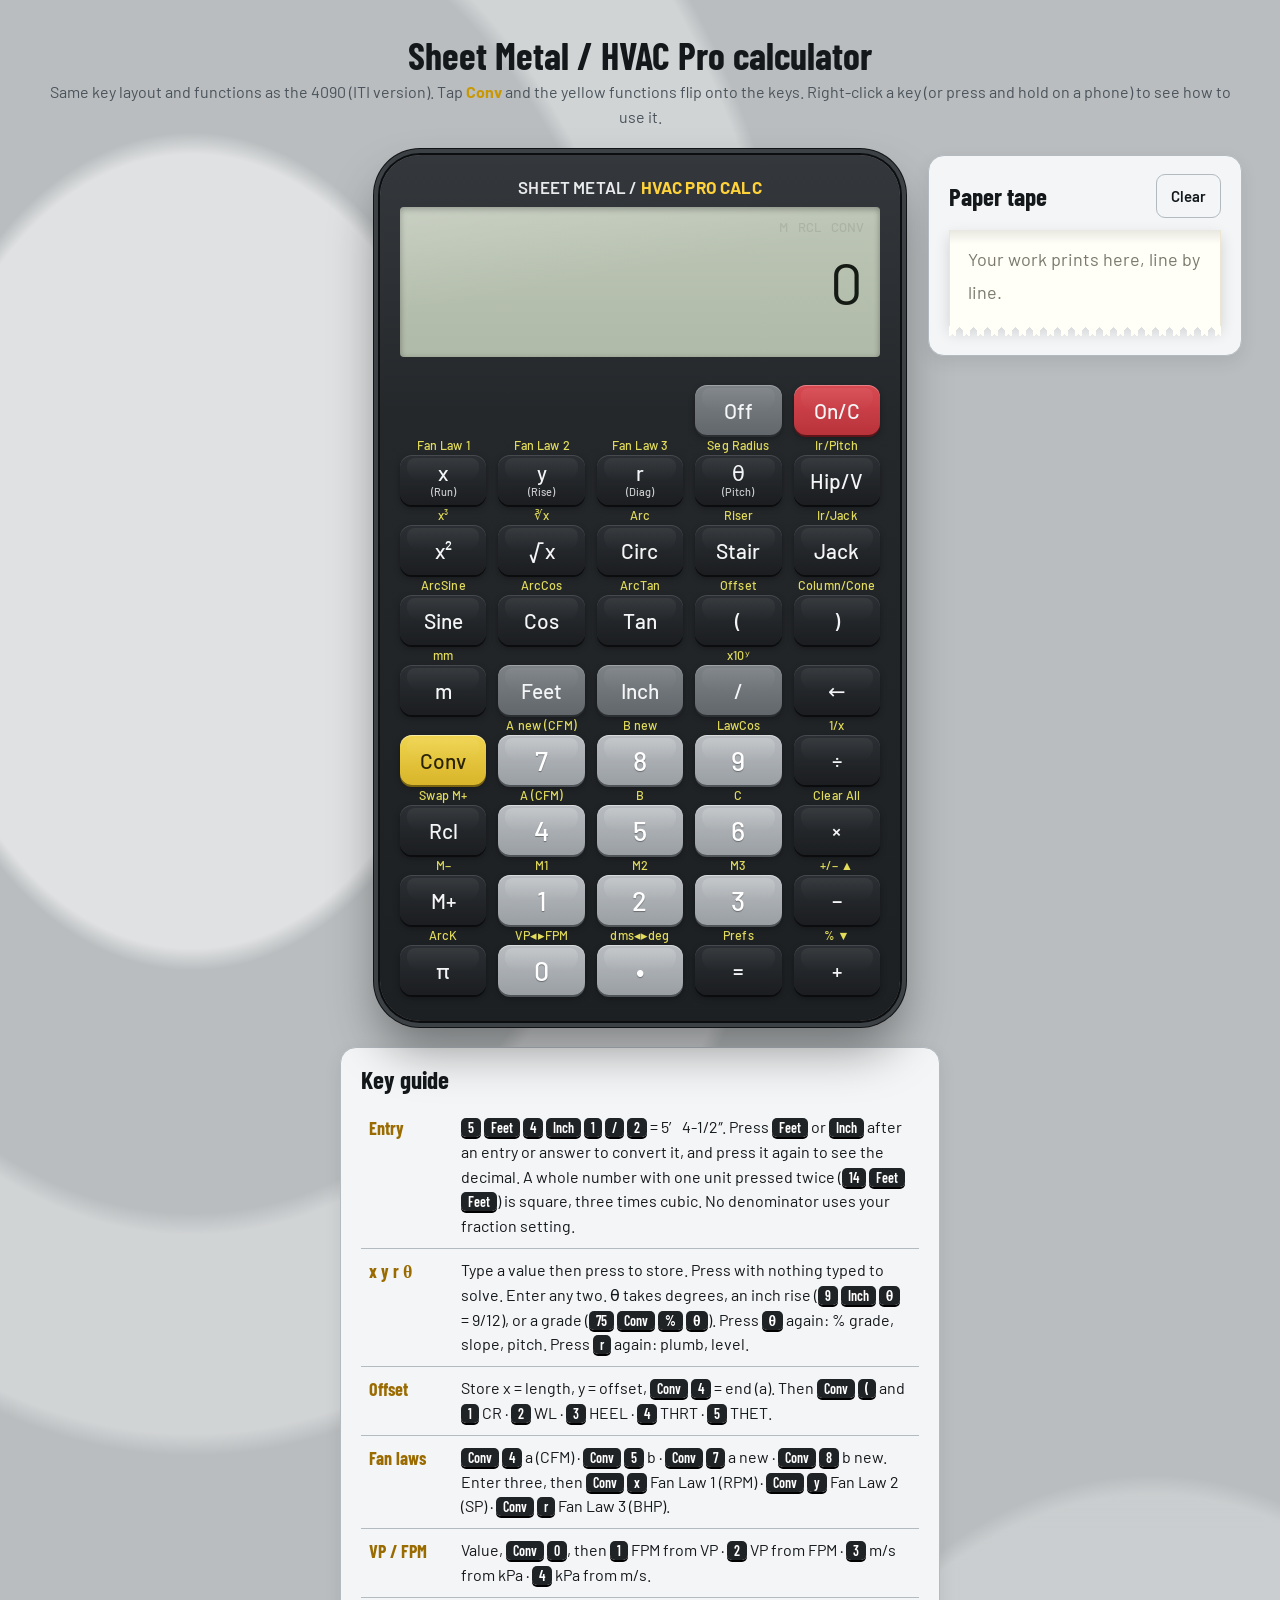
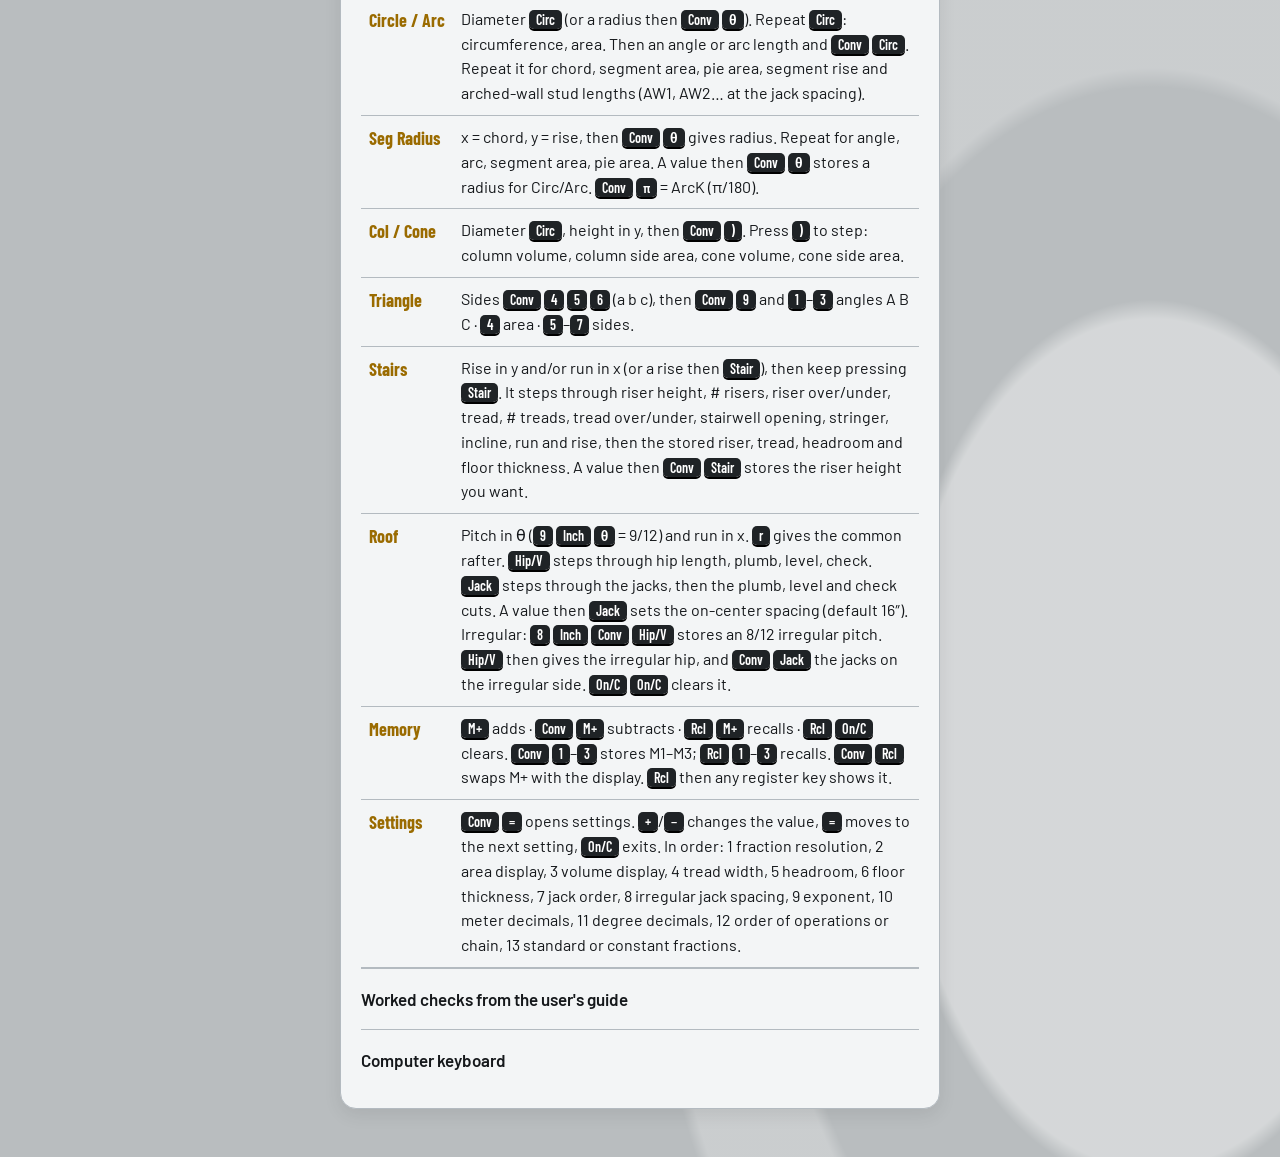
==== commit 4fe6b59f: "HVAC Pro Calc: update to the latest calculator Replaces hvac-pro-calc.html with the updated version:" ====
--- a/hvac-pro-calc.html
+++ b/hvac-pro-calc.html
@@ -138,17 +138,35 @@
 .foot{display:none}
 @media(max-width:420px){.calc{border-radius:30px;padding:16px 12px 20px}.k button{height:46px;font-size:18px}.k.n button{font-size:24px}.k i{font-size:10.5px;height:14px}.lcd{min-height:128px}}
 
+.kmenu{position:fixed;z-index:50;background:#fff;color:#15181b;border-radius:10px;box-shadow:0 10px 30px rgba(0,0,0,.35);padding:4px;min-width:200px}
+.kmenu button{display:block;width:100%;text-align:left;border:0;background:none;font:600 16px Barlow,system-ui,sans-serif;padding:12px 14px;border-radius:7px;cursor:pointer;color:inherit;min-height:44px}
+.kmenu button:hover,.kmenu button:focus-visible{background:#eef1f3;outline:none}
+.hmodal{position:fixed;inset:0;z-index:60;background:rgba(10,12,14,.55);display:flex;align-items:center;justify-content:center;padding:16px}
+.hmodal[hidden],.kmenu[hidden]{display:none}
+.hcard{background:var(--panel);color:var(--ink);border-radius:16px;max-width:560px;width:100%;max-height:88vh;overflow:auto;box-shadow:0 20px 60px rgba(0,0,0,.45);padding:18px 22px 22px}
+.hhead{display:flex;justify-content:space-between;align-items:center;gap:12px;margin-bottom:8px}
+.hhead h3{margin:0;font:700 28px/1.1 "Barlow Condensed",sans-serif}
+#hClose{border:1px solid var(--line);background:none;color:var(--ink);border-radius:10px;width:44px;height:44px;font-size:18px;cursor:pointer}
+.hwhat{margin:0 0 12px;font-size:17px}
+.hsec{margin:10px 0}.hsec>b{display:block;font:700 13px Barlow;letter-spacing:.06em;text-transform:uppercase;color:var(--muted);margin-bottom:4px}
+.hf{white-space:pre-wrap;font:16px/1.6 "Share Tech Mono",ui-monospace,monospace;background:light-dark(#eef0e8,#1c1f22);border-left:3px solid #c9b52a;padding:8px 12px;border-radius:6px;overflow-x:auto}
+.hconv{margin-top:16px;border-top:1px solid var(--line);padding-top:12px}
+.hconv p{margin:6px 0}
+.hct{font:700 20px "Barlow Condensed",sans-serif;display:flex;align-items:center;gap:8px}
+.cvchip{background:#e8c53a;color:#2a2205;border-radius:6px;padding:1px 8px;font:700 14px Barlow}
+.steps{margin:4px 0 0;padding-left:1.6em}.steps li{margin:6px 0;line-height:1.7}.steps li::marker{font-weight:700;color:var(--muted)}
+
 /* Ductculator Pro embed */
-.embed body{background:#0b1220;background-image:none}
+.embed body{background:#181c1f;background-image:none}
 .embed header{display:none}
 .embed .wrap{padding-top:10px}
-.embed{--panel:#1b263b;--line:#32445f}
+.embed{--panel:#21272c;--line:#3a444d}
 </style>
 
 </head>
 <body>
 <div class="wrap">
-  <header><h1>Sheet Metal / HVAC Pro calculator</h1><p class="sub">Same key layout and functions as the 4090 (ITI version). Tap <b style="color:#c99700">Conv</b> and the yellow functions flip onto the keys.</p></header>
+  <header><h1>Sheet Metal / HVAC Pro calculator</h1><p class="sub">Same key layout and functions as the 4090 (ITI version). Tap <b style="color:#c99700">Conv</b> and the yellow functions flip onto the keys. Right-click a key (or press and hold on a phone) to see how to use it.</p></header>
   <div class="stage">
   <div class="calc" id="calc">
    <div class="brand"><span>SHEET METAL / <b>HVAC PRO CALC</b></span><span>MODEL 4090-STYLE</span></div>
@@ -196,6 +214,8 @@
   </div>
  </div>
 </div>
+<div id="kmenu" class="kmenu" role="menu" hidden><button type="button" role="menuitem" id="kmenuBtn">How to use this key</button></div>
+<div id="hmodal" class="hmodal" hidden><div class="hcard" role="dialog" aria-modal="true" aria-labelledby="hTitle"><div class="hhead"><h3 id="hTitle"></h3><button type="button" id="hClose" aria-label="Close">✕</button></div><div id="hBody"></div></div></div>
 <script>
 {
 const KEYS=[
@@ -262,10 +282,10 @@
  if(e.frac){fracIn=e.num/(pf(e.digits)||r);e.digits=''}
  if(e.m!=null||e.mm!=null){const mm=(e.m||0)*1000+(e.mm||0)+(e.digits?pf(e.digits):0);const u=e.m!=null&&e.mm==null?'m':'mm';
   val={v:(e.m!=null&&e.mm==null?e.m/0.0254:mm/25.4),d:1,u};
-  if(e.dim>1){const base=u==='m'?e.m:e.mm;val={v:base**e.dim*UIN[u]**e.dim,d:e.dim,u}}}
+  if(e.dim>1){const base=u==='m'?e.m:e.mm;val={v:base*UIN[u]**e.dim,d:e.dim,u}}}
  else if(e.ft!=null||e.inch!=null||e.frac){
   if(e.dim>1&&e.last==='f')val={v:e.ft*12**e.dim,d:e.dim,u:'ft'};
-  else if(e.dim>1&&e.last==='i')val={v:e.inch**e.dim,d:e.dim,u:'in'};
+  else if(e.dim>1&&e.last==='i')val={v:e.inch,d:e.dim,u:'in'};
   else val=L((e.ft||0)*12+(e.inch||0)+fracIn+(e.digits?pf(e.digits):0),e.ft!=null?'ft':'in');}
  else{let s=e.digits||'0';val=N(e.exp!=null?pf(s)*10**(pf(e.exp)||0):pf(s));if(e.pct)val.pct=true}
  if(e.neg)val.v=-val.v;return val;}
@@ -410,7 +430,7 @@
    if(n<list.length&&S.mode!=='vp'){const res=S.mode==='ofs'?list[n]():list[n];show(res[0],res[1]+'  ('+(n+1)+')');S.fresh=false;S.last=id;render();return}
   }
   if(S.mode&&!(c&&((k==='lp'&&S.mode==='ofs')||(k==='9'&&S.mode==='loc'))))S.mode=null;
-  S.colKeep=false;if(r)recall(k,c);else dispatch(k,c);S.colNext=S.colKeep;
+  S.colKeep=false;if(r)recall(k,c);else dispatch(k,c);S.colNext=S.colKeep;if(!S.entry&&S.mode!=='pref')fmt(S.disp);
  }catch(e){if(e.calc){S.err=e.message;S.entry=null;S.toks=[];S.mode=null}else{S.err='Error';console.error(e)}}
  S.last=id;render();}
 
@@ -444,8 +464,8 @@
     if(c||!simple){let v=finalize(e);S.entry=null;if(v.d>=1){const same=v.u===u;v.u=u;v.dec=!!(c&&same&&v.d===1&&k!=='m')}S.disp=v;S.fresh=true;S.label='';return}}}
   if(!S.entry){ // convert display
    let v={...S.disp};if(v.deg)throw Err('Error');
-   if(!v.d)v={v:v.v*UIN[u],d:1,u};
-   if(k!=='m'&&v.d===1&&v.u===u)v.dec=!v.dec;else{v.u=u;v.dec=false}
+   if(!v.d)v={v:v.v*UIN[u],d:1,u,dec:false};
+   else if(k!=='m'&&v.d===1&&v.u===u)v.dec=!v.dec;else{v.u=u;v.dec=false}
    S.disp=v;S.fresh=true;S.label='';return}
   const e=S.entry;
   if(k==='f'){if(e.digits){e.ft=pf(e.digits);e.digits='';e.last='f'}else if(e.last==='f'&&e.dim<3)e.dim++;return}
@@ -490,7 +510,7 @@
   const lt=S.toks.at(-1);if(lt.t==='op'||lt.t==='(')S.toks.push({t:'v',v:takeInput()});else S.entry=null;
   logToks(S.toks);const v=evalToks(S.toks);S.toks=[];show(v,'=',false);tp('=',v,'tot');S.fresh=true;return}
  case'lp':{if(c){S.modeList=offset();S.mode='ofs';const i=cyc('c:lp',5);const res=S.modeList[i]();show(res[0],res[1]+'  ('+(i+1)+')');S.fresh=false;return}
-  const lt=S.toks.at(-1);if(lt&&(lt.t==='v'||lt.t===')'))S.toks.push({t:'op',o:'*'});S.toks.push({t:'('});S.entry=null;return}
+  if(S.entry)pushOperand();const lt=S.toks.at(-1);if(lt&&(lt.t==='v'||lt.t===')'))S.toks.push({t:'op',o:'*'});S.toks.push({t:'('});S.entry=null;return}
  case'rp':{
   const colC=S.colNext&&(S.prevKey==='c:rp'||S.prevKey==='rp')&&!S.entry;
   if(c||(colC&&!S.toks.length)){
@@ -587,10 +607,79 @@
 $('clrTape').addEventListener('pointerdown',e=>e.preventDefault());
 $('clrTape').addEventListener('click',e=>{tapeL.length=0;renderTape();e.currentTarget.blur()});
 
-$('keys').addEventListener('pointerdown',e=>{const b=e.target.closest('button');if(!b)return;e.preventDefault();press(b.dataset.k)});
+const HELP={"0":{"t":"0","p":"Digit 0.","c":"VP◂▸FPM. A value, [Conv][0], then 1 FPM from VP, 2 VP from FPM, 3 m/s from kPa, 4 kPa from m/s.","cf":"FPM = 4005 × √VP   VP = (FPM ÷ 4005)²\nm/s = √(2 × kPa × 1000 ÷ 1.2)   kPa = 1.2 × v² ÷ 2 ÷ 1000","cex":"Type [0] [•] [0] [4] [9] (VP), press [Conv] [0], then [1]: 886.5445 FPM"},
+"1":{"t":"1","p":"Digit 1.","c":"M1: stores the display in memory 1. [Rcl] [1] recalls."},
+"2":{"t":"2","p":"Digit 2.","c":"M2: stores the display in memory 2."},
+"3":{"t":"3","p":"Digit 3.","c":"M3: stores the display in memory 3."},
+"4":{"t":"4","p":"Digit 4.","c":"A (CFM): stores a. Used as old CFM (fan laws), side a (LawCos) and end height (Offset). With nothing typed, recalls it."},
+"5":{"t":"5","p":"Digit 5.","c":"B: stores b, the old RPM/SP/BHP (fan laws) or side b (LawCos)."},
+"6":{"t":"6","p":"Digit 6.","c":"C: stores side c for LawCos."},
+"7":{"t":"7","p":"Digit 7.","c":"A new (CFM): store a value or recall the new CFM for the fan laws."},
+"8":{"t":"8","p":"Digit 8.","c":"B new: store or recall the new RPM, SP or BHP for the fan laws."},
+"9":{"t":"9","p":"Digit 9.","c":"LawCos: with sides a, b, c stored ([Conv][4] [5] [6]), gives angle A. Then press 1 A, 2 B, 3 C, 4 area, 5–7 sides.","cf":"A = acos((b² + c² − a²) ÷ 2bc)   B = acos((a² + c² − b²) ÷ 2ac)   C = 180° − A − B\narea = √(s(s−a)(s−b)(s−c)), s = (a+b+c) ÷ 2","cex":"Type [3] [8] [Feet] [5] [Inch], press [Conv] [4] (side a) | Type [2] [3] [Feet] [4] [Inch] [9] [/] [1] [6], press [Conv] [5] (side b) | Type [2] [6] [Feet] [1] [Inch] [1] [3] [/] [1] [6], press [Conv] [6] (side c) | Press [Conv] [9]: angle A 101.5734° | Press [4]: area 299.4929 sq ft"},
+"off":{"t":"Off","p":"Turns the display off and drops the problem in progress. Memory, stored pitch and settings are kept. [On/C] turns it back on."},
+"onc":{"t":"On/C","p":"Press once to clear the display and the problem in progress. Press twice to also clear x, y, r, a, b, c, the circle and the irregular pitch. Pitch, memory and settings stay. [Rcl] [On/C] clears M+. In settings, On/C exits."},
+"x":{"t":"x (Run)","p":"Type a value then press to store the run. Press with nothing typed to solve it from any two of x, y, r, θ. Also the length for Offset, the chord for Seg Radius and the run for Stair and roof work.","f":"x = √(r² − y²) = y ÷ tan θ = r × cos θ","ex":"Type [6] [Inch] [1] [/] [2], press [y] (stores a 6-1/2″ rise) | Type [1] [2] [Inch] [1] [/] [1] [6], press [r] (stores a 12-1/16″ diagonal) | Press [x] to solve the run: 10-3/16″","c":"Fan Law 1 (CFM / RPM). Store a = CFM [Conv][4], b = RPM [Conv][5], a new [Conv][7] or b new [Conv][8]; enter three, then [Conv][x] solves the missing one.","cf":"RPM₂ = RPM₁ × (CFM₂ ÷ CFM₁)","cex":"Type [1] [2] [5] [0], press [Conv] [4] (a = 1250 CFM) | Type [7] [5] [0], press [Conv] [5] (b = 750 RPM) | Type [1] [4] [0] [0], press [Conv] [7] (a new = 1400 CFM) | Press [Conv] [x]: 840 RPM"},
+"y":{"t":"y (Rise)","p":"Type a value then press to store the rise. Press with nothing typed to solve it. Also the offset for Offset, the rise for Seg Radius and Stair, and the height for Column/Cone.","f":"y = √(r² − x²) = x × tan θ = r × sin θ","ex":"Type [1] [0] [Feet], press [x] (stores a 10′ run) | Type [3] [0], press [θ] (stores 30°) | Press [y] to solve the rise: 5′ 9-5/16″","c":"Fan Law 2 (CFM / static pressure). Same registers as Fan Law 1 with b = SP.","cf":"SP₂ = SP₁ × (CFM₂ ÷ CFM₁)²","cex":"Type [1] [5] [3] [0] [0], press [Conv] [4] (a = 15300 CFM) | Type [3] [•] [2], press [Conv] [5] (b = 3.2″ SP) | Type [1] [4] [0] [0] [0], press [Conv] [7] (a new = 14000 CFM) | Press [Conv] [y]: 2.679311″ SP"},
+"diag":{"t":"r (Diag)","p":"Type a value then press to store the diagonal (hypotenuse / common rafter). Press with nothing typed to solve it. Press again for the plumb cut, then the level cut.","f":"r = √(x² + y²) = x ÷ cos θ = y ÷ sin θ\nplumb = θ   level = 90° − θ","ex":"Type [7] [Inch], press [θ] (stores a 7/12 pitch) | Type [7] [Feet] [2] [Inch], press [x] (stores a 7′ 2″ run) | Press [r]: rafter 8′ 3-9/16″ | Press [r] again: plumb cut 30.25644°. Again: level cut 59.74356°","c":"Fan Law 3 (CFM / brake horsepower). Same registers with b = BHP.","cf":"BHP₂ = BHP₁ × (CFM₂ ÷ CFM₁)³","cex":"Type [1] [5] [8] [0] [0], press [Conv] [4] (a = 15800 CFM) | Type [6] [•] [3], press [Conv] [5] (b = 6.3 BHP) | Type [2] [0] [0] [0] [0], press [Conv] [7] (a new = 20000 CFM) | Press [Conv] [r]: 12.77789 BHP"},
+"pitch":{"t":"θ (Pitch)","p":"Stores or solves the angle. Enter degrees ([3] [0] [θ]), an inch rise per 12″ ([9] [Inch] [θ] = 9/12) or a % grade ([7] [5] [Conv] [%] [θ]). Press again for % grade, slope and pitch per 12. An entered pitch is kept until Clear All.","f":"θ = atan(y ÷ x)\ngrade % = 100 × tan θ   slope = tan θ   pitch = 12 × tan θ per 12″","ex":"Type [8] [Inch], press [θ]: 33.69007° (an 8/12 pitch) | Press [θ] again: 66.66667% grade, then slope, then pitch per 12","c":"Seg Radius. With x = chord and y = rise, finds the radius. Press again for arc angle, arc length, segment area, pie area, rise and arched-wall studs. A length then [Conv][θ] instead stores a radius for Circ/Arc.","cf":"R = (c² ÷ 4 + h²) ÷ (2h)\nangle = 4 × atan(2h ÷ c)","cex":"Type [1] [5] [Feet], press [x] (stores a 15′ chord) | Type [5] [Feet], press [y] (stores a 5′ rise) | Press [Conv] [θ]: radius 8′ 1-1/2″ | Press [Conv] [θ] again: arc angle 134.76°"},
+"hip":{"t":"Hip/V","p":"Hip or valley rafter from the run (x) and pitch (θ). Press again for the hip plumb cut, level cut and check (cheek) angle.","f":"hip run = √(x² + xᵢ²)   (regular: xᵢ = x, so x√2)\nhip = √(hip run² + rise²)\nplumb = atan(rise ÷ hip run)   level = 90° − plumb   check = atan(x ÷ xᵢ)","ex":"Type [9] [Inch], press [θ] (stores a 9/12 pitch) | Type [6] [Feet], press [x] (stores a 6′ run) | Press [Hip/V]: 9′ 7-1/4″","c":"Ir/Pitch. A pitch then [Conv][Hip/V] stores the irregular-side pitch (8 [Inch] = 8/12). Hip/V and Conv Jack then use it. [On/C] [On/C] clears it.","cf":"xᵢ = rise ÷ tan(irregular pitch)","cex":"Type [9] [Inch], press [θ] (main pitch 9/12) | Type [6] [Feet] [7] [Inch], press [x] (stores a 6′ 7″ run) | Type [8] [Inch], press [Conv] [Hip/V] (irregular pitch 8/12) | Press [Hip/V]: 11′ 0-7/8″"},
+"sq":{"t":"x²","p":"Squares the display. A length becomes an area.","f":"x² = x × x","ex":"Type [1] [2], press [x²]: 144","c":"x³ (cube). A length becomes a volume.","cf":"x³ = x × x × x"},
+"sqrt":{"t":"√x","p":"Square root. An area becomes a length.","f":"√x","ex":"Type [1] [4] [4] [Inch] [Inch] (144 square inches), press [√x]: 12″","c":"∛x (cube root).","cf":"∛x","cex":"Type [1] [0] [0], press [Conv] [√x]: 4.641589"},
+"circ":{"t":"Circ","p":"A diameter then [Circ] gives the circumference. Press again for the area, then the diameter.","f":"C = π × D   A = π × D² ÷ 4","ex":"Type [1] [1] [Inch], press [Circ]: circumference 34-9/16″ | Press [Circ] again: area 95.03318 sq in","c":"Arc. With a diameter stored, an angle then [Conv][Circ] gives the arc length; a length gives the angle. Press again for chord, segment area, pie area, segment rise and arched-wall studs (AW1, AW2… at the jack spacing).","cf":"arc = π × D × θ ÷ 360   θ = arc ÷ R × 180 ÷ π\nchord = 2R sin(θ/2)   segment = R²/2 × (θ − sin θ)   pie = R²θ/2   rise = R(1 − cos θ/2)\nstud n = √(R² − (n × OC)²) − (R − rise)","cex":"Type [5] [Feet], press [Circ] (stores a 5′ diameter) | Type [8] [5], press [Conv] [Circ]: arc length 3′ 8-1/2″ for 85°"},
+"stair":{"t":"Stair","p":"Stair layout from the rise (y) and/or run (x). A rise then [Stair] also works. Keep pressing for riser height, # risers, riser over/under, tread, # treads, tread over/under, stairwell opening, stringer, incline, run, rise, then the stored riser, tread, headroom and floor thickness.","f":"risers n = round(rise ÷ desired riser)   riser = rise ÷ n   treads = n − 1\ntread = run ÷ treads (or the tread setting)\nopening = (headroom + floor) ÷ riser × tread\nstringer = √((rise − riser)² + (treads × tread)²)   incline = atan(riser ÷ tread)\n(riser and tread rounded to your fraction setting)","ex":"Type [9] [Feet] [1] [1] [Inch], press [y] (stores a 9′ 11″ rise) | Press [Stair]: riser height 7-7/16″ | Keep pressing [Stair]: 16 risers, riser over/under 0, tread 10″, 15 treads…","c":"Riser. A value then [Conv][Stair] stores the riser height you want (default 7-1/2″)."},
+"jack":{"t":"Jack","p":"Jack rafters on the regular-pitch side from run (x) and pitch (θ). Keep pressing: JK1, JK2… then the plumb, level and check cuts. A value then [Jack] sets the on-center spacing (default 16″).","f":"jack n = (x − n × OC × x ÷ xᵢ) ÷ cos θ   (regular: (x − n × OC) ÷ cos θ)","ex":"Type [9] [Inch], press [θ] (stores a 9/12 pitch) | Type [6] [Feet], press [x] (stores a 6′ run) | Press [Jack] again and again: 5′ 10″, 4′ 2″, 2′ 6″, 0′ 10″","c":"Ir/Jack. Jacks on the irregular-pitch side (needs Ir/Pitch).","cf":"OC-OC: (xᵢ − n × OC × xᵢ ÷ x) ÷ cos θᵢ\nJAC-JAC: (xᵢ − n × OC) ÷ cos θᵢ   (setting 8)"},
+"sin":{"t":"Sine","p":"Sine of the angle shown, in degrees.","f":"sin θ = opposite ÷ hypotenuse","ex":"Type [1] [2], press [Sine]: 0.207912","c":"ArcSine: angle from a ratio.","cf":"θ = asin(ratio)","cex":"Type [0] [•] [5] [7] [5] [4] [4], press [Conv] [Sine]: 35.13045°"},
+"cos":{"t":"Cos","p":"Cosine of the angle shown, in degrees.","f":"cos θ = adjacent ÷ hypotenuse","ex":"Type [3] [3], press [Cos]: 0.838671","c":"ArcCos: angle from a ratio.","cf":"θ = acos(ratio)"},
+"tan":{"t":"Tan","p":"Tangent of the angle shown, in degrees.","f":"tan θ = opposite ÷ adjacent","ex":"Type [7] [5], press [Tan]: 3.732051","c":"ArcTan: angle from a ratio.","cf":"θ = atan(ratio)"},
+"lp":{"t":"(","p":"Opens a parenthesis. A number right before it multiplies: [2] [(] [3] [+] [4] [)] [=] = 14.","c":"Offset (ogee). Store x = length, y = offset, [Conv][4] = end height a. Then [Conv][(] and 1 CR, 2 WL, 3 HEEL, 4 THRT, 5 THET (or repeat [Conv][(]).","cf":"THET = atan(y ÷ x)   each elbow turns 2 × THET\nCR = x ÷ (2 × sin 2θ)   WL = 2 × CR × 2θ (radians)\nHEEL = CR + a ÷ 2   THRT = CR − a ÷ 2","cex":"Type [1] [0] [Feet], press [x] (stores a 10′ length) | Type [5] [Feet], press [y] (stores a 5′ offset) | Type [7] [Feet], press [Conv] [4] (stores a 7′ end height) | Press [Conv] [(]: CR 6′ 3″ | Then press [2] WL 11′ 7-1/8″, [3] HEEL 9′ 9″, [4] THRT 2′ 9″, [5] THET 26.56505°","ex":"Type [2] [(] [3] [+] [4] [)] [=]: 14"},
+"rp":{"t":")","p":"Closes a parenthesis and shows the value inside.","c":"Column/Cone. Needs a diameter ([Circ]) and height in y. [Conv][)] gives column volume; press [)] for column side area, cone volume, cone side area.","cf":"column = π × (D/2)² × h   side = π × D × h\ncone = π × (D/2)² × h ÷ 3   cone side = π × r × √(r² + h²)","cex":"Type [3] [Feet] [6] [Inch], press [Circ] (stores a 3′ 6″ diameter) | Type [5] [Feet], press [y] (stores a 5′ height) | Press [Conv] [)]: column volume | Press [)] twice more: cone volume 16.03521 cu ft"},
+"m":{"t":"m","p":"Meters. Enters meters, or converts the answer to meters. Twice in entry = square meters.","f":"1 m = 39.37008″","ex":"Type [8] [Feet] [6] [Inch], press [m]: 2.591 m","c":"mm. Enters or converts to millimeters.","cf":"1″ = 25.4 mm"},
+"f":{"t":"Feet","p":"Enters feet. After an entry or answer, converts to feet-inch; press again for decimal feet. A whole number with Feet twice = square feet, three times = cubic feet.","f":"decimal ft = inches ÷ 12","ex":"Type [2] [0] [Feet] [5] [/] [1] [6] [Inch] (20′ 5/16″) | Press [Feet]: 20′ 0-5/16″ | Press [Feet] again: 20.02604 ft","c":"(Conv) Feet jumps straight to decimal feet."},
+"i":{"t":"Inch","p":"Enters inches. After an entry or answer, converts to inches; press again for decimal inches. Twice right after a whole number = square inches.","f":"inches = feet × 12","ex":"Type [2] [0] [Feet] [5] [/] [1] [6] [Inch] (20′ 5/16″) | Press [Inch]: 240-5/16″ | Press [Inch] again: 240.3125″","c":"(Conv) Inch jumps straight to decimal inches."},
+"fb":{"t":"/ (fraction bar)","p":"Enters fractions: [5] [/] [1] [6] = 5/16. With no denominator it uses your fraction setting (1/16 by default).","ex":"Type [5] [Feet] [4] [Inch] [1] [/] [2]: 5′ 4-1/2″","c":"x10ʸ (exponent): [8] [Conv] [/] [3] = 8 × 10³."},
+"bs":{"t":"← (backspace)","p":"Deletes the last digit or unit you typed."},
+"conv":{"t":"Conv","p":"Makes the next key do its yellow function. The yellow labels flip onto the keys while Conv is on. Press again to cancel."},
+"div":{"t":"÷","p":"Divide. Length ÷ length gives a plain number.","ex":"Type [3] [0] [Feet] [4] [Inch] [÷] [7] [Inch] [=]: 52 pieces","c":"1/x (reciprocal).","cf":"1 ÷ x"},
+"rcl":{"t":"Rcl","p":"Recall. [Rcl] then [M+], [1]–[3], [x], [y], [r], [θ], [Stair] (riser) or [4]–[8] (a, b, c, a new, b new) shows that value. [Rcl] [On/C] clears M+.","c":"Swap M+: swaps the display with the M+ memory."},
+"mul":{"t":"×","p":"Multiply. Length × length = area, × length again = volume.","ex":"Type [5] [Feet] [3] [Inch] [×] [1] [1] [Feet] [6] [Inch] [1] [/] [2] [=]: 60.59375 sq ft","c":"Clear All: clears everything (memory, pitch, registers) except settings."},
+"mp":{"t":"M+","p":"Adds the display to memory (M lights up). [Rcl] [M+] recalls it.","c":"M−: subtracts the display from memory."},
+"sub":{"t":"−","p":"Subtract. In settings, − steps back through the options.","c":"+/−: changes the sign."},
+"pi":{"t":"π","p":"Pi.","f":"π = 3.141593","c":"ArcK constant for arc length.","cf":"ArcK = π ÷ 180 = 0.017453\narc = angle × radius × ArcK","cex":"Type [1] [0] [0] [×] [5] [Feet] [×], press [Conv] [π], then [=]: 8′ 8-3/4″ arc (100° on a 5′ radius)"},
+"dot":{"t":"• (decimal)","p":"Decimal point.","c":"dms◂▸deg: shows the angle as degrees:minutes:seconds and back.","cex":"With 64.62307° on the screen, press [Conv] [•]: 64°37′23″"},
+"eq":{"t":"=","p":"Finishes the problem. Uses order of operations by default (setting 12).","ex":"Type [1] [0] [+] [4] [×] [5] [=]: 30","c":"Prefs (settings). [=] next setting, [+]/[−] change, [On/C] exit. 1 fraction, 2 area, 3 volume, 4 tread, 5 headroom, 6 floor, 7 jack order, 8 irregular jack spacing, 9 exponent, 10 meter decimals, 11 degree decimals, 12 math order, 13 fixed fractions."},
+"add":{"t":"+","p":"Add. Mixed units work (feet + inches + meters). In settings, + steps forward through the options.","c":"%: percent of the number before it. A number then [Conv][%] then [θ] enters a % grade.","cf":"a × b% = a × b ÷ 100   a + b% = a + a × b ÷ 100\na − b% = a − a × b ÷ 100   a ÷ b% = a ÷ (b ÷ 100)","cex":"Type [5] [0] [0] [Feet] [×] [1] [8], press [Conv] [%]: 90′"}};
+
+const kb=t=>esc(t).replace(/\[([^\]]+)\]/g,'<kbd>$1</kbd>');
+const steps=t=>{const p=t.split(' | ');return p.length>1?`<ol class="steps">${p.map(x=>`<li>${kb(x)}</li>`).join('')}</ol>`:`<div>${kb(t)}</div>`};
+function openHelp(id){const h=HELP[id];if(!h)return;const K=KEYS.find(k=>k[0]===id)||[];
+ let b=`<p class="hwhat">${kb(h.p)}</p>`;
+ if(h.f)b+=`<div class="hsec"><b>Formula</b><div class="hf">${kb(h.f)}</div></div>`;
+ if(h.ex)b+=`<div class="hsec"><b>Example</b>${steps(h.ex)}</div>`;
+ if(h.c)b+=`<div class="hconv"><div class="hct"><span class="cvchip">Conv</span> ${esc(K[2]||'')}</div><p>${kb(h.c)}</p>${h.cf?`<div class="hsec"><b>Formula</b><div class="hf">${kb(h.cf)}</div></div>`:''}${h.cex?`<div class="hsec"><b>Example</b>${steps(h.cex)}</div>`:''}</div>`;
+ $('hTitle').textContent=h.t+(K[2]?'  ·  '+K[2]:'');$('hBody').innerHTML=b;$('hmodal').hidden=false;$('hClose').focus();}
+function closeHelp(){$('hmodal').hidden=true}
+let menuKey=null;
+function openMenu(id,x,y){menuKey=id;const m=$('kmenu');const h=HELP[id];$('kmenuBtn').textContent='How to use: '+(h?h.t:id);m.hidden=false;
+ const w=m.offsetWidth||200,hh=m.offsetHeight||48;m.style.left=Math.min(x,innerWidth-w-8)+'px';m.style.top=Math.min(y,innerHeight-hh-8)+'px';}
+function closeMenu(){$('kmenu').hidden=true;menuKey=null}
+$('kmenuBtn').addEventListener('click',()=>{const k=menuKey;closeMenu();openHelp(k)});
+$('hClose').addEventListener('click',closeHelp);
+$('hmodal').addEventListener('click',e=>{if(e.target===$('hmodal'))closeHelp()});
+document.addEventListener('pointerdown',e=>{if(!$('kmenu').hidden&&!e.target.closest('#kmenu'))closeMenu()},true);
+window.addEventListener('scroll',closeMenu,{passive:true});
+$('keys').addEventListener('contextmenu',e=>{const b=e.target.closest('button');if(!b)return;e.preventDefault();openMenu(b.dataset.k,e.clientX,e.clientY)});
+let lp=null;
+$('keys').addEventListener('pointerdown',e=>{const b=e.target.closest('button');if(!b)return;e.preventDefault();
+ if(e.pointerType==='mouse'){if(e.button===0)press(b.dataset.k);return}
+ b.classList.add('hit');const x=e.clientX,y=e.clientY;lp={b,fired:false,t:setTimeout(()=>{if(lp){lp.fired=true;b.classList.remove('hit');openMenu(b.dataset.k,x,y)}},550)};});
+const lpEnd=(e,doPress)=>{if(!lp)return;clearTimeout(lp.t);lp.b.classList.remove('hit');if(doPress&&!lp.fired)press(lp.b.dataset.k);lp=null};
+$('keys').addEventListener('pointerup',e=>lpEnd(e,true));
+$('keys').addEventListener('pointercancel',e=>lpEnd(e,false));
+$('keys').addEventListener('pointerleave',e=>lpEnd(e,false));
 $('keys').addEventListener('keydown',e=>{if((e.key==='Enter'||e.key===' ')&&e.target.dataset.k){e.preventDefault();e.stopPropagation();press(e.target.dataset.k)}});
 const KB={'+':'add','-':'sub','*':'mul','/':'div','x':'x','y':'y','d':'diag','p':'pitch','s':'stair','h':'hip','j':'jack','.':'dot','Enter':'eq','=':'eq','Escape':'onc','Backspace':'bs','f':'f',"'":'f','i':'i','"':'i','\\':'fb','m':'m','c':'conv','r':'rcl','(':'lp',')':'rp'};
-document.addEventListener('keydown',e=>{if(e.ctrlKey||e.metaKey||e.altKey)return;if(e.target.closest&&e.target.closest('#keys')&&(e.key==='Enter'||e.key===' '))return;if(e.target.tagName==='SUMMARY'&&(e.key==='Enter'||e.key===' '))return;if(e.target.tagName==='BUTTON')e.target.blur();
+document.addEventListener('keydown',e=>{if(!$('hmodal').hidden||!$('kmenu').hidden){if(e.key==='Escape'){closeHelp();closeMenu();e.preventDefault()}return}if(e.ctrlKey||e.metaKey||e.altKey)return;if(e.target.closest&&e.target.closest('#keys')&&(e.key==='Enter'||e.key===' '))return;if(e.target.tagName==='SUMMARY'&&(e.key==='Enter'||e.key===' '))return;if(e.target.tagName==='BUTTON')e.target.blur();
  const k=/^[0-9]$/.test(e.key)?e.key:KB[e.key];if(!k)return;e.preventDefault();press(k);
  const b=document.querySelector(`[data-k="${k}"]`);if(b){b.classList.add('hit');setTimeout(()=>b.classList.remove('hit'),110)}});
 window.__calc={press,S,fmt};
